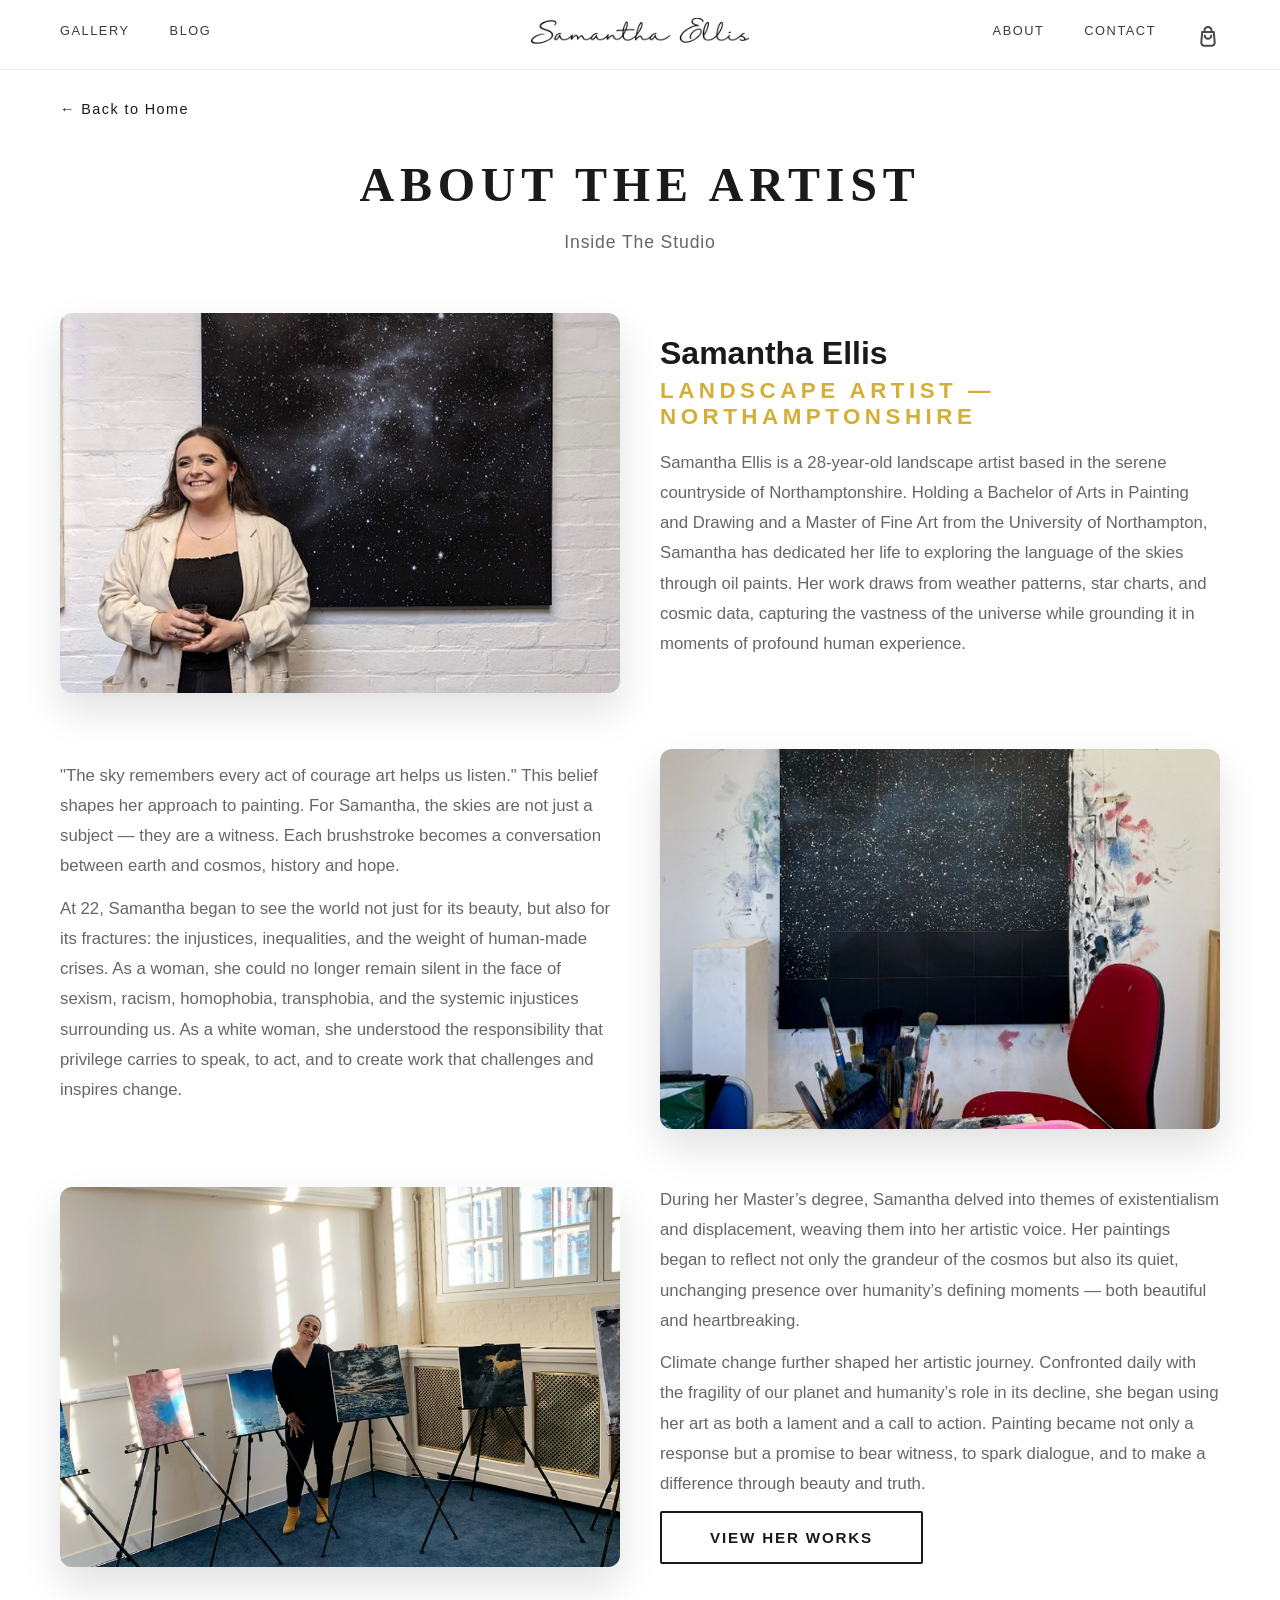
==== artist-profile.html @ 4a1bb45c "Initial commit: Samantha Ellis artist portfolio site" ====
<!doctype html>
<html lang="en">
  <head>
    <meta charset="utf-8" />
    <meta name="viewport" content="width=device-width,initial-scale=1" />
    <title>Samantha - Artist Profile - SAMANTHA</title>
    <link rel="stylesheet" href="styles.css">
    <style>
      /* Match collection/shop header appearance */
      .site-header {
        background: rgba(255, 255, 255, 0.95) !important;
        backdrop-filter: blur(12px) !important;
        border-bottom: 1px solid rgba(0, 0, 0, 0.08) !important;
      }

      .site-header .logo {
        color: var(--fg) !important;
      }

      .site-header .nav-left a,
      .site-header .nav-right a {
        color: var(--fg) !important;
      }

      .site-header .icon-btn {
        color: var(--fg) !important;
      }

      .site-header .dropdown-toggle {
        color: var(--fg) !important;
        border-bottom-color: transparent !important;
      }

      .site-header .dropdown-toggle:hover {
        border-bottom-color: var(--fg) !important;
      }

      .site-header .dropdown.active .dropdown-toggle {
        border-bottom-color: var(--fg) !important;
      }

      .site-header .dropdown-toggle::after {
        border-right-color: var(--fg) !important;
        border-bottom-color: var(--fg) !important;
      }

      .site-header .dropdown-menu a {
        color: var(--fg) !important;
      }

      .site-header .dropdown-menu a::before {
        background: var(--fg) !important;
      }

      .artist-profile-page {
        min-height: 100vh;
        padding: 100px 60px 60px;
        background: var(--bg);
      }
      .artist-profile-header {
        text-align: center;
        margin-bottom: 60px;
      }
      .artist-profile-header h1 {
        font-size: 3rem;
        font-weight: 600;
        letter-spacing: 0.12em;
        text-transform: uppercase;
        font-family: 'Georgia', serif;
        margin-bottom: 20px;
      }
      .artist-profile-header p {
        font-size: 1.1rem;
        color: var(--muted);
        letter-spacing: 0.05em;
      }
      .back-button {
        display: inline-flex;
        align-items: center;
        gap: 8px;
        color: var(--fg);
        text-decoration: none;
        font-size: 0.9rem;
        letter-spacing: 0.1em;
        margin-bottom: 40px;
        transition: all 0.3s ease;
      }
      .back-button:hover {
        gap: 12px;
      }
      .artist-grid {
        display: grid;
        grid-template-columns: 1fr 1fr;
        gap: 60px;
        max-width: 1200px;
        margin: 0 auto;
      }
      .artist-image-section {
        display: flex;
        align-items: center;
        justify-content: center;
        min-height: 500px;
        background: linear-gradient(135deg, #fef5e7 0%, #f9e79f 100%);
        border-radius: 12px;
        padding: 40px;
        border: 8px solid #8b4513;
      }
      .artist-info-section h2 {
        font-size: 2.5rem;
        font-weight: 600;
        letter-spacing: 0.1em;
        text-transform: uppercase;
        font-family: 'Georgia', serif;
        margin-bottom: 16px;
      }
      .artist-title {
        font-size: 1.4rem;
        color: #d4af37;
        letter-spacing: 0.2em;
        text-transform: uppercase;
        font-weight: 700;
        margin-bottom: 24px;
      }
      .artist-bio {
        font-size: 1.05rem;
        line-height: 1.8;
        color: var(--muted);
        margin-bottom: 32px;
      }
      /* Use site-wide button style for consistency */
      .artist-info-section .learn-more-btn{display:inline-block}
      /* Sky reveal and quote animations */
      .sky-reveal { position: relative; width: 100%; max-width: 520px; height: 420px; border-radius: 8px; overflow: hidden; }
      .sky-image{width:100%;height:100%;display:block;object-fit:cover;border-radius:8px;opacity:0;transform-origin:center center;animation:skyFadeIn 2.4s ease forwards, skySlowZoom 20s ease-in-out 2.4s infinite alternate}
      .alt-image{width:100%;height:380px;border-radius:12px;box-shadow:0 18px 40px rgba(0,0,0,0.12);overflow:hidden}
      .alt-image img{width:100%;height:100%;object-fit:cover;display:block}
      .alt-image{position:relative}
      .image-overlay{position:absolute;left:0;right:0;bottom:0;padding:14px 18px;background:linear-gradient(180deg,rgba(0,0,0,0) 0%, rgba(0,0,0,0.45) 40%, rgba(0,0,0,0.6) 100%);color:#fff;font-size:0.95rem;opacity:0;transform:translateY(8px);transition:all 0.28s ease}
      .alt-image:hover .image-overlay,.alt-image:focus-within .image-overlay{opacity:1;transform:translateY(0)}
      .quote-overlay{position:absolute;left:0;right:0;top:0;bottom:0;display:flex;align-items:center;justify-content:center;background:rgba(0,0,0,0.5);color:#fff;padding:40px;opacity:0;transform:translateY(20px);transition:all 0.4s ease;backdrop-filter:blur(8px)}
      .alt-image:hover .quote-overlay{opacity:1;transform:translateY(0)}
      .quote-content{display:flex;flex-direction:column;align-items:center;gap:16px;text-align:center}
      .quote-text{font-size:1.3rem;font-style:italic;line-height:1.4;margin:0}
      .quote-author{font-size:0.95rem;font-style:normal;letter-spacing:0.05em;margin:0}

      /* Lightbox */
      .lightbox{position:fixed;inset:0;display:none;align-items:center;justify-content:center;background:rgba(3,8,18,0.8);z-index:200}
      .lightbox.active{display:flex}
      .lightbox-content{max-width:90vw;max-height:90vh;position:relative;display:flex;flex-direction:column;align-items:center}
      .lightbox-content img{width:auto;max-width:100%;max-height:80vh;display:block;border-radius:6px}
      .lightbox-caption{color:rgba(255,255,255,0.9);font-size:0.95rem;margin-top:12px;text-align:center}
      .lightbox-close{position:absolute;top:-18px;right:-18px;background:#111;color:#fff;border-radius:50%;width:44px;height:44px;border:none;font-size:22px;cursor:pointer}
      .lightbox-nav{position:absolute;top:50%;left:0;right:0;pointer-events:none;display:flex;align-items:center;justify-content:space-between;padding:0 18px}
      .lightbox-btn{pointer-events:all;background:rgba(0,0,0,0.45);border:none;color:#fff;border-radius:50%;width:52px;height:52px;font-size:28px;cursor:pointer;display:flex;align-items:center;justify-content:center}
      .lightbox-btn:focus{outline:2px solid rgba(255,255,255,0.12)}
      @keyframes skyFadeIn { from { opacity: 0; transform: scale(1); } to { opacity: 1; transform: scale(1); } }
      @keyframes skySlowZoom { from { transform: scale(1); } to { transform: scale(1.025); } }
      @keyframes slideInLeft { from { opacity: 0; transform: translateX(-60px); } to { opacity: 1; transform: translateX(0); } }
      @keyframes slideInRight { from { opacity: 0; transform: translateX(60px); } to { opacity: 1; transform: translateX(0); } }
      .artist-quote {
        position: absolute; left: 24px; right: 24px; bottom: 28px; color: rgba(255,255,255,0.95);
        font-size: 1.15rem; font-style: italic; line-height: 1.3; text-shadow: 0 6px 18px rgba(3,12,27,0.6);
        opacity: 0; transform: translateY(6px); transition: opacity 1s ease 1s, transform 1s ease 1s;
        backdrop-filter: blur(2px);
      }
      .sky-reveal .artist-quote { opacity: 1; transform: translateY(0); }

      /* Slide-in animations for alt-rows */
      .alt-image-section { opacity: 0; transform: translateX(-60px); }
      .alt-text-section { opacity: 0; transform: translateX(60px); }

      .alt-row.reverse .alt-image-section { transform: translateX(60px); }
      .alt-row.reverse .alt-text-section { transform: translateX(-60px); }

      /* Normal rows: image from left, text from right */
      .alt-image-section.slide-in {
        animation: slideInLeft 0.8s ease-out forwards;
      }

      .alt-text-section.slide-in {
        animation: slideInRight 0.8s ease-out forwards;
        animation-delay: 0.2s;
      }

      /* Reverse rows: image from right, text from left */
      .alt-row.reverse .alt-image-section.slide-in {
        animation: slideInRight 0.8s ease-out forwards;
      }

      .alt-row.reverse .alt-text-section.slide-in {
        animation: slideInLeft 0.8s ease-out forwards;
        animation-delay: 0.2s;
      }

      /* Alternating rows */
      .artist-alt-rows{max-width:1200px;margin:0 auto;display:flex;flex-direction:column;gap:56px}
      .alt-row{display:grid;grid-template-columns:1fr 1fr;gap:40px;align-items:center}
      .alt-row.reverse{direction:ltr}
      .alt-row.reverse .alt-image-section{order:2}
      .alt-row.reverse .alt-text-section{order:1}
      .alt-image-section{display:flex;flex-direction:column;align-items:center;gap:14px}
      .alt-image, .sky-image{width:100%;height:380px;border-radius:12px;box-shadow:0 18px 40px rgba(0,0,0,0.12);background-size:cover;background-position:center}
      .image-caption{font-size:0.85rem;color:var(--muted);letter-spacing:0.06em}
      .alt-text-section h2{font-size:2rem;margin-bottom:6px}
      .alt-text-section .artist-title{margin-bottom:18px}
      .alt-text-section .artist-bio{margin-bottom:12px}

      @media (max-width:900px){
        .alt-row{grid-template-columns:1fr;gap:26px}
        .alt-image,.sky-image{height:320px}
      }


      @media (max-width: 900px) {
        .artist-profile-page {
          padding: 80px 30px 40px;
        }
        .artist-grid {
          grid-template-columns: 1fr;
          gap: 40px;
        }
        .artist-profile-header h1 {
          font-size: 2.2rem;
        }
      }

      @media (max-width: 640px) {
        .artist-profile-page {
          padding: 70px 20px 30px;
        }
        .artist-profile-header h1 {
          font-size: 1.8rem;
        }
        .artist-info-section h2 {
          font-size: 1.8rem;
        }
      }
    </style>
  </head>
  <body>
    <header class="site-header">
      <button class="hamburger-menu" aria-label="Toggle menu">
        <span></span>
        <span></span>
        <span></span>
      </button>
      <nav class="nav-left">
        <a href="shop-collection.html">GALLERY</a>
        <a href="blog.html">BLOG</a>
      </nav>
      <div class="logo"><img src="logo-header.png" alt="Samantha Logo"></div>
      <nav class="nav-right">
        <a href="artist-profile.html">ABOUT</a>
        <a href="contact.html">CONTACT</a>
        <button class="icon-btn cart-icon-btn" aria-label="Cart">
          <svg width="24" height="24" viewBox="0 0 24 24" fill="none" stroke="currentColor" stroke-width="2" stroke-linecap="round" stroke-linejoin="round" aria-hidden="true">
            <path d="M8.5 9V7.5a3.5 3.5 0 0 1 7 0V9"/>
            <path d="M6.2 9h11.6l0.9 10.4a3 3 0 0 1-3 3.3H8.3a3 3 0 0 1-3-3.3L6.2 9Z"/>
            <path d="M8.7 12.4a3.3 3.3 0 0 0 6.6 0"/>
          </svg>
          <span class="cart-badge" id="cartBadge" aria-hidden="true"></span>
        </button>
      </nav>

      <!-- Mobile Menu -->
      <nav class="mobile-menu">
        <a href="shop-collection.html">COLLECTIONS</a>
        <a href="blog.html">BLOG</a>
        <a href="artist-profile.html">ABOUT</a>
        <a href="contact.html">CONTACT</a>
      </nav>
    </header>

    <div class="artist-profile-page">
      <a href="index.html" class="back-button">← Back to Home</a>
      <div class="artist-profile-header">
        <h1>About The Artist</h1>
        <p>Inside The Studio</p>
      </div>

      <div class="artist-alt-rows">
        <section class="alt-row">
          <div class="alt-image-section">
            <div class="alt-image">
              <img src="artist.jpg" alt="A painted sky by Samantha" loading="lazy">
              <div class="image-overlay">Inside the studio — oil on linen</div>
              <div class="quote-overlay">
                <div class="quote-content">
                  <p class="quote-text">"The sky remembers every act of courage… art helps us listen."</p>
                  <p class="quote-author">— Samantha Ellis</p>
                </div>
              </div>
            </div>
            <div class="image-caption" hidden>Inside the studio — oil on linen</div>
          </div>

          <div class="alt-text-section">
            <h2>Samantha Ellis</h2>
            <div class="artist-title">Landscape Artist — Northamptonshire</div>
            <p class="artist-bio">Samantha Ellis is a 28-year-old landscape artist based in the serene countryside of Northamptonshire. Holding a Bachelor of Arts in Painting and Drawing and a Master of Fine Art from the University of Northampton, Samantha has dedicated her life to exploring the language of the skies through oil paints. Her work draws from weather patterns, star charts, and cosmic data, capturing the vastness of the universe while grounding it in moments of profound human experience.</p>
          </div>
        </section>

        <section class="alt-row reverse">
          <div class="alt-image-section">
            <div class="alt-image">
              <img src="artistwork.jpg" alt="Studio portrait of Samantha" loading="lazy">
              <div class="image-overlay">Samantha in her studio — 2024</div>
            </div>
            <div class="image-caption" hidden>Samantha in her studio — 2024</div>
          </div>

          <div class="alt-text-section">
            <p class="artist-bio">"The sky remembers every act of courage art helps us listen." This belief shapes her approach to painting. For Samantha, the skies are not just a subject — they are a witness. Each brushstroke becomes a conversation between earth and cosmos, history and hope.</p>
            <p class="artist-bio">At 22, Samantha began to see the world not just for its beauty, but also for its fractures: the injustices, inequalities, and the weight of human-made crises. As a woman, she could no longer remain silent in the face of sexism, racism, homophobia, transphobia, and the systemic injustices surrounding us. As a white woman, she understood the responsibility that privilege carries to speak, to act, and to create work that challenges and inspires change.</p>
          </div>
        </section>

        <section class="alt-row">
          <div class="alt-image-section">
            <div class="alt-image">
              <img src="artist3.jpg" alt="A painted horizon by Samantha" loading="lazy">
              <div class="image-overlay">Archive of skies — selected studies</div>
            </div>
            <div class="image-caption" hidden>Archive of skies — selected studies</div>
          </div>

          <div class="alt-text-section">
            <p class="artist-bio">During her Master’s degree, Samantha delved into themes of existentialism and displacement, weaving them into her artistic voice. Her paintings began to reflect not only the grandeur of the cosmos but also its quiet, unchanging presence over humanity’s defining moments — both beautiful and heartbreaking.</p>
            <p class="artist-bio">Climate change further shaped her artistic journey. Confronted daily with the fragility of our planet and humanity’s role in its decline, she began using her art as both a lament and a call to action. Painting became not only a response but a promise to bear witness, to spark dialogue, and to make a difference through beauty and truth.</p>
            <a href="shop-collection.html" class="learn-more-btn">View Her Works</a>
          </div>
        </section>
      </div>
    </div>

    <script src="script.js"></script>
    <div id="lightbox" class="lightbox" aria-hidden="true">
      <div class="lightbox-content" role="dialog" aria-modal="true">
        <button class="lightbox-close" aria-label="Close">×</button>
        <div class="lightbox-nav">
          <button class="lightbox-btn lightbox-prev" aria-label="Previous">‹</button>
          <button class="lightbox-btn lightbox-next" aria-label="Next">›</button>
        </div>
        <img src="" alt="" id="lightboxImage">
        <div class="lightbox-caption" id="lightboxCaption"></div>
      </div>
    </div>
    <script>
      (function(){
        const lightbox = document.getElementById('lightbox');
        const lbImg = document.getElementById('lightboxImage');
        const lbCaption = document.getElementById('lightboxCaption');
        const closeBtn = lightbox.querySelector('.lightbox-close');
        const prevBtn = lightbox.querySelector('.lightbox-prev');
        const nextBtn = lightbox.querySelector('.lightbox-next');

        // Build gallery from alt-image-section elements (keeps logical order)
        const sections = Array.from(document.querySelectorAll('.alt-image-section'));
        const gallery = sections.map(sec => {
          const img = sec.querySelector('img');
          if(!img) return null;
          const caption = (sec.querySelector('.image-caption') && sec.querySelector('.image-caption').textContent.trim()) || (sec.querySelector('.image-overlay') && sec.querySelector('.image-overlay').textContent.trim()) || img.getAttribute('alt') || '';
          return { img, src: img.getAttribute('src'), alt: img.getAttribute('alt') || '', caption };
        }).filter(Boolean);

        let currentIndex = -1;

        function showAt(index){
          if(index < 0) index = gallery.length - 1;
          if(index >= gallery.length) index = 0;
          currentIndex = index;
          const item = gallery[currentIndex];
          lbImg.src = item.src;
          lbImg.alt = item.alt || '';
          lbCaption.textContent = item.caption || '';
          lightbox.classList.add('active');
          lightbox.setAttribute('aria-hidden','false');
          document.body.style.overflow = 'hidden';
        }

        function openLightboxAt(index){ showAt(index); }
        function closeLightbox(){ lightbox.classList.remove('active'); lightbox.setAttribute('aria-hidden','true'); lbImg.src = ''; document.body.style.overflow = ''; currentIndex = -1; }
        function showNext(){ showAt(currentIndex + 1); }
        function showPrev(){ showAt(currentIndex - 1); }

        // Attach click handlers to gallery images
        gallery.forEach((item, idx)=>{
          item.img.style.cursor = 'zoom-in';
          item.img.addEventListener('click', ()=> openLightboxAt(idx));
        });

        prevBtn.addEventListener('click', (e)=>{ e.stopPropagation(); showPrev(); });
        nextBtn.addEventListener('click', (e)=>{ e.stopPropagation(); showNext(); });
        closeBtn.addEventListener('click', closeLightbox);
        lightbox.addEventListener('click', e=>{ if(e.target===lightbox) closeLightbox(); });

        // Keyboard navigation
        document.addEventListener('keydown', e=>{
          if(!lightbox.classList.contains('active')) return;
          if(e.key === 'Escape') return closeLightbox();
          if(e.key === 'ArrowRight') return showNext();
          if(e.key === 'ArrowLeft') return showPrev();
        });

        // Touch swipe handling for mobile
        let touchStartX = 0;
        let touchEndX = 0;
        lbImg.addEventListener('touchstart', e => { touchStartX = e.changedTouches[0].screenX; }, {passive:true});
        lbImg.addEventListener('touchend', e => { touchEndX = e.changedTouches[0].screenX; handleSwipe(); }, {passive:true});
        function handleSwipe(){
          const dx = touchEndX - touchStartX;
          if(Math.abs(dx) < 40) return;
          if(dx < 0) showNext(); else showPrev();
        }
      })();

      // Slide-in animation on scroll for alt-rows
      document.addEventListener('DOMContentLoaded', () => {
        const altRows = document.querySelectorAll('.alt-row');

        const observer = new IntersectionObserver((entries) => {
          entries.forEach(entry => {
            if(entry.isIntersecting){
              const imageSection = entry.target.querySelector('.alt-image-section');
              const textSection = entry.target.querySelector('.alt-text-section');

              if(imageSection && !imageSection.classList.contains('slide-in')){
                imageSection.classList.add('slide-in');
              }
              if(textSection && !textSection.classList.contains('slide-in')){
                textSection.classList.add('slide-in');
              }
            }
          });
        }, {
          threshold: 0.15,
          rootMargin: '0px 0px -50px 0px'
        });

        altRows.forEach(row => {
          observer.observe(row);
        });
      });
    </script>
  </body>
</html>
---- styles.css ----
:root{--bg:#ffffff;--fg:#1a1a1a;--muted:#666666}
html{scroll-behavior:smooth}
*{box-sizing:border-box;margin:0;padding:0}
html,body{height:100%}
body{font-family:'Segoe UI','Helvetica Neue',Arial,sans-serif;background:var(--bg);color:var(--fg);overflow-x:hidden}

/* Header */
.site-header{position:fixed;top:0;left:0;right:0;height:70px;display:flex;align-items:center;justify-content:space-between;padding:0 60px;z-index:50;background:linear-gradient(180deg,rgba(0,0,0,0.38) 0%,rgba(0,0,0,0.14) 70%,rgba(0,0,0,0) 100%);-webkit-backdrop-filter:blur(14px);backdrop-filter:blur(14px);border-bottom:none;opacity:1;visibility:visible;transition:background 0.4s ease,backdrop-filter 0.4s ease,opacity 0.4s ease,visibility 0s linear 0s}
.site-header.over-video{background:transparent;-webkit-backdrop-filter:none;backdrop-filter:none}
.site-header.header-hidden{opacity:0;visibility:hidden;pointer-events:none;transition:background 0.4s ease,backdrop-filter 0.4s ease,opacity 0.4s ease,visibility 0s linear 0.4s}
.hamburger-menu{display:none;flex-direction:column;gap:6px;cursor:pointer;background:none;border:none;padding:8px;z-index:51}
.hamburger-menu span{width:24px;height:3px;background:#ffffff;border-radius:2px;transition:all 0.3s ease}
.hamburger-menu.active span:nth-child(1){transform:rotate(45deg) translate(8px,8px)}
.hamburger-menu.active span:nth-child(2){opacity:0}
.hamburger-menu.active span:nth-child(3){transform:rotate(-45deg) translate(7px,-7px)}
/* Mobile Menu */
.mobile-menu{display:none;position:absolute;top:70px;left:0;right:0;background:rgba(0,0,0,0.95);padding:20px;flex-direction:column;gap:0;max-height:calc(100vh - 70px);overflow-y:auto;opacity:0;visibility:hidden;transform:translateY(-20px);transition:all 0.3s ease;z-index:49}
.mobile-menu.active{opacity:1;visibility:visible;transform:translateY(0)}
.mobile-menu a,.mobile-menu .dropdown-toggle{display:block;padding:16px 0;color:#ffffff;text-decoration:none;font-size:0.9rem;letter-spacing:0.12em;font-weight:500;opacity:0.85;transition:opacity 0.3s;cursor:pointer;background:none;border:none;text-align:left}
.mobile-menu a:hover,.mobile-menu .dropdown-toggle:hover{opacity:1}
.mobile-menu .dropdown-menu{position:static;background:transparent;box-shadow:none;opacity:1;visibility:visible;transform:none;padding:0;top:auto;left:auto;min-width:auto;display:none;flex-direction:column;gap:0}
.mobile-menu .dropdown.active .dropdown-menu{display:flex}
.mobile-menu .dropdown-menu a{padding:12px 20px;font-size:0.85rem;border-left:3px solid transparent}
.mobile-menu .dropdown-menu a:hover{border-left-color:#ffffff;padding-left:25px}
.site-header.scrolled .mobile-menu{background:rgba(255,255,255,0.95)}
.site-header.scrolled .mobile-menu a,.site-header.scrolled .mobile-menu .dropdown-toggle{color:var(--fg)}
.site-header.scrolled .mobile-menu .dropdown-menu a{color:var(--fg)}
.site-header.scrolled .mobile-menu .dropdown-toggle::after{border-right-color:var(--fg);border-bottom-color:var(--fg)}
.site-header.scrolled .mobile-menu .dropdown.active .dropdown-toggle::after{border-right-color:var(--fg);border-bottom-color:var(--fg)}.site-header.scrolled .hamburger-menu span{background:var(--fg)}
.site-header.scrolled .mobile-menu .dropdown-menu a::before{background:var(--fg)}
.site-header.scrolled .mobile-menu .dropdown-menu a:hover{border-left-color:var(--fg)}
.site-header.scrolled .mobile-menu .dropdown-toggle{color:var(--fg);border-bottom-color:transparent}
.site-header.scrolled .mobile-menu .dropdown.active .dropdown-toggle{border-bottom-color:var(--fg)}

.site-header.scrolled{background:rgba(255,255,255,0.95);-webkit-backdrop-filter:blur(12px);backdrop-filter:blur(12px);border-bottom:none}
.site-header.scrolled .logo{color:var(--fg)}
.site-header.scrolled .nav-left a,.site-header.scrolled .nav-right a{color:var(--fg)}
.site-header.scrolled .icon-btn{color:var(--fg)}
.site-header.scrolled .dropdown-toggle{color:var(--fg);border-bottom-color:transparent}
.site-header.scrolled .dropdown-toggle:hover{border-bottom-color:var(--fg)}
.site-header.scrolled .dropdown.active .dropdown-toggle{border-bottom-color:var(--fg)}
.site-header.scrolled .dropdown-toggle::after{border-right-color:var(--fg);border-bottom-color:var(--fg)}
.logo{display:flex;align-items:center}
.logo img{height:34px;width:auto;object-fit:contain}
.nav-left,.nav-right{display:flex;align-items:center;gap:40px;font-size:0.8rem;letter-spacing:0.12em;font-weight:500}
.nav-left{flex:1}
.nav-right{flex:1;justify-content:flex-end}
.nav-left a,.nav-right a{color:#ffffff;text-decoration:none;opacity:0.85;transition:opacity 0.3s,border-color 0.3s;padding-bottom:6px;border-bottom:2px solid transparent}
.nav-left a:hover,.nav-right a:hover{opacity:1;border-bottom-color:#ffffff}
.site-header.scrolled .nav-left a:hover,.site-header.scrolled .nav-right a:hover{border-bottom-color:var(--fg)}

/* Dropdown Menu - Modern Minimal Design */
.dropdown{position:relative;display:inline-block}
.dropdown-toggle{cursor:pointer;position:relative;transition:all 0.3s ease;opacity:0.85;font-size:0.8rem;letter-spacing:0.12em;font-weight:500;display:flex;align-items:center;gap:8px;padding:6px 0;color:#ffffff;border-bottom:2px solid transparent}
.dropdown-toggle:hover{opacity:1;border-bottom-color:#ffffff}
.dropdown.active .dropdown-toggle{border-bottom-color:#ffffff}
.dropdown-toggle::after{content:'';display:inline-block;width:10px;height:10px;border-right:2px solid #ffffff;border-bottom:2px solid #ffffff;transform:rotate(-45deg);transition:all 0.4s cubic-bezier(0.34,1.56,0.64,1);margin-left:4px}
.dropdown.active .dropdown-toggle::after,.dropdown:hover .dropdown-toggle::after{transform:rotate(135deg);margin-left:4px}
.dropdown-menu{position:absolute;top:calc(100% + 18px);left:-30px;background:rgba(24,24,24,0.78);border:1px solid rgba(255,255,255,0.12);border-radius:10px;min-width:260px;box-shadow:0 20px 40px rgba(0,0,0,0.25);opacity:0;visibility:hidden;flex-direction:column;z-index:100;-webkit-backdrop-filter:blur(18px);backdrop-filter:blur(18px);overflow:hidden;transform:translateY(-20px);transition:all 0.4s cubic-bezier(0.34,1.56,0.64,1);padding:8px}
.dropdown-menu::before{content:'';position:absolute;top:-8px;left:50px;width:0;height:0;border-left:8px solid transparent;border-right:8px solid transparent;border-bottom:8px solid transparent;transition:all 0.4s cubic-bezier(0.34,1.56,0.64,1)}
.dropdown-menu a{display:block;padding:14px 20px;color:#ffffff;text-decoration:none;font-size:0.9rem;letter-spacing:0.08em;font-weight:400;opacity:0.85;transition:all 0.25s ease;white-space:nowrap;border-bottom:none;border-radius:6px;position:relative;overflow:hidden}
.dropdown-menu a:hover{opacity:1;background:rgba(255,255,255,0.1)}
.dropdown.active .dropdown-menu,.dropdown:hover .dropdown-menu{opacity:1;visibility:visible;transform:translateY(0)}
.dropdown-menu a:nth-child(1){transition-delay:0.05s}
.dropdown-menu a:nth-child(2){transition-delay:0.1s}
.dropdown-menu a:nth-child(3){transition-delay:0.15s}
.dropdown-menu a:nth-child(4){transition-delay:0.2s}
.dropdown.active .dropdown-menu a,.dropdown:hover .dropdown-menu a{transition-delay:0s}
.icon-btn{background:transparent;border:0;color:#ffffff;cursor:pointer;font-size:1rem;opacity:0.8;transition:opacity 0.3s;padding:0;width:24px;height:24px}
.icon-btn:hover{opacity:1}
.cart-icon-btn{position:relative}
.cart-badge{position:absolute;top:-7px;right:-9px;min-width:17px;height:17px;padding:0 4px;border-radius:999px;background:#1a1a1a;color:#ffffff;box-shadow:0 0 0 2px rgba(255,255,255,0.95);font-size:10px;font-weight:700;line-height:17px;text-align:center;font-family:'-apple-system',BlinkMacSystemFont,'Segoe UI',sans-serif;opacity:0;transform:scale(0);transition:transform 0.2s cubic-bezier(0.34,1.56,0.64,1),opacity 0.2s ease;pointer-events:none}
.cart-badge.visible{opacity:1;transform:scale(1)}
.cart-badge.pop{animation:cartBadgePop 0.35s cubic-bezier(0.34,1.56,0.64,1)}
@keyframes cartBadgePop{0%{transform:scale(1)}40%{transform:scale(1.35)}100%{transform:scale(1)}}
@media (prefers-reduced-motion: reduce){
  .cart-badge{transition:none}
  .cart-badge.pop{animation:none}
}

/* Hero / Quote / Artistcloud combined fade section.
   Height = crossfade distance (video/quote/artistcloud, see script.js
   CROSSFADE_FRACTION) + extra hold distance during which the artistcloud
   frame stays pinned while "Inside The Studio" slides up to cover it. */
.hero-fade-section{position:relative;height:900vh}
@media (max-width:640px){
  .hero-fade-section{height:780vh}
}
.hero.hero-sticky{position:sticky;top:0}

.fade-layer{position:absolute;inset:0;opacity:0;pointer-events:none}
.fade-layer.video-layer{opacity:1;pointer-events:auto;z-index:1}
.fade-layer.quote-overlay{z-index:2}
.fade-layer.cloud-layer{z-index:3}

/* Hero Section */
.hero{position:relative;height:100vh;display:flex;align-items:center;justify-content:center;overflow:hidden}
@media (max-width:640px){
  .hero{height:100vh;min-height:100vh}
}
.hero::after{content:'';position:absolute;inset:0;background:linear-gradient(180deg,rgba(0,0,0,0) 0%,rgba(0,0,0,0.3) 100%);z-index:35;pointer-events:none}
.hero-video{position:absolute;inset:0;width:100%;height:100%;object-fit:cover;display:block;pointer-events:none}
@media (max-width:640px){
  .hero-video{object-fit:cover;object-position:center;width:100%;height:100%;inset:0}
}
.hero-overlay{position:relative;z-index:40;display:flex;flex-direction:column;align-items:center;justify-content:center;text-align:center;padding:60px 40px;height:100%;width:100%}
@media (max-width:640px){
  .hero-overlay{height:100vh;min-height:100vh;padding:40px 20px}
}
.hero-content{display:flex;flex-direction:column;align-items:center;justify-content:center}
.hero-heading{font-size:clamp(2.2rem,5vw,3.8rem);line-height:1.15;letter-spacing:-0.01em;color:#ffffff;font-weight:700;margin:0;font-family:'-apple-system',BlinkMacSystemFont,'Segoe UI',serif;text-shadow:0 2px 16px rgba(0,0,0,0.35)}
.hero-paragraph{font-size:clamp(1rem,1.6vw,1.25rem);line-height:1.6;letter-spacing:0.02em;color:rgba(255,255,255,0.92);margin:16px 0 0 0;font-weight:400;font-style:italic;font-family:'-apple-system',BlinkMacSystemFont,'Segoe UI',serif;text-shadow:0 1px 10px rgba(0,0,0,0.3)}
@media (max-width:640px){
  .hero-heading{font-size:clamp(1.7rem,5.5vw,2.4rem)}
  .hero-paragraph{font-size:clamp(0.9rem,3vw,1.05rem)}
}
.hero-title{font-size:clamp(3.5rem,8vw,5.5rem);line-height:1.1;letter-spacing:-0.02em;color:rgba(255,255,255,0.99);font-weight:700;margin:0;font-family:'-apple-system',BlinkMacSystemFont,'Segoe UI',sans-serif}
.hero-subtitle{font-size:clamp(1.5rem,4.5vw,3.5rem);line-height:1.6;letter-spacing:0.05em;color:rgba(255,255,255,0.9);margin-top:20px;max-width:900px;font-weight:400;font-family:'Brush Script MT','Lucida Handwriting','Segoe Print',cursive;font-style:italic;text-shadow:2px 2px 4px rgba(0,0,0,0.3)}

/* Scroll Indicator */
.scroll-indicator{position:absolute;bottom:50px;display:flex;flex-direction:column;align-items:center;gap:12px}
.dot{width:20px;height:25px;border-radius:40%;border:3px solid rgb(249, 245, 245);animation:bounce 2.5s infinite}
@keyframes bounce{0%,100%{transform:translateY(0);opacity:0.55}50%{transform:translateY(15px);opacity:1}}

/* Quote Overlay - Inside Hero */
.quote-overlay{position:absolute;inset:0;display:flex;align-items:center;justify-content:center;background:#ffffff;opacity:0;transition:opacity 0.3s ease;pointer-events:none;z-index:45}
.quote-overlay.visible{opacity:1}
.quote-content-inner{position:relative;text-align:center;max-width:900px;margin:0 auto;padding:60px 40px;animation:slideUpQuote 0.4s ease-out forwards;opacity:0}
.quote-overlay.visible .quote-content-inner{opacity:1;animation:slideUpQuote 0.4s ease-out forwards}
.quote-text{font-size:clamp(2.2rem,5vw,3.5rem);line-height:1.3;letter-spacing:-0.01em;color:#1a1a1a;font-weight:700;margin:0 0 30px 0;font-family:'-apple-system',BlinkMacSystemFont,'Segoe UI',serif}
.quote-subtitle{font-size:clamp(1.1rem,2.5vw,1.5rem);font-style:italic;line-height:1.5;color:#333333;margin:0 0 24px 0;font-weight:400;letter-spacing:0.02em}
.quote-author{font-size:clamp(1rem,1.5vw,1.1rem);letter-spacing:0.05em;color:#666666;font-weight:500;margin:0;font-family:'-apple-system',BlinkMacSystemFont,'Segoe UI',sans-serif}

@keyframes slideUpQuote{
  0%{opacity:0;transform:translateY(20px)}
  100%{opacity:1;transform:translateY(0)}
}

.hero-content{transition:opacity 0.3s ease}
.hero-video{opacity:1;transition:opacity 0.3s ease}

/* Hero fade out when quote section enters */
.hero.fade-out .hero-overlay{
  animation:fadeOutHero 0.8s ease-in forwards;
}

.hero.fade-out .hero-video{
  animation:fadeOutVideo 0.8s ease-in forwards;
}

@keyframes fadeOutHero{
  0%{opacity:1}
  100%{opacity:0}
}

@keyframes fadeOutVideo{
  0%{opacity:1;filter:brightness(1)}
  100%{opacity:0.2;filter:brightness(0.5)}
}

/* Studio Section */
/* margin-top:-100vh (exactly one viewport) pulls this section up so it
   starts entering the viewport from the bottom right as the artistcloud
   frame above finishes fading in and is fully sticky-pinned — script.js's
   dynamically-derived CROSSFADE_FRACTION times the crossfade to match, so
   the section slides up and fully covers the frozen artist image over
   exactly one viewport-height of scroll, landing flush as the pin releases. */
.studio-section{position:relative;z-index:2;margin-top:-100vh;padding:120px 60px;background:#ffffff;display:flex;align-items:center;justify-content:center;min-height:100vh}
.studio-container{display:grid;grid-template-columns:0.6fr 0.9fr;gap:80px;align-items:center;max-width:1200px;width:100%}
.studio-image-wrapper{position:relative;overflow:hidden;border-radius:8px;box-shadow:0 30px 80px rgba(0,0,0,0.15)}
.studio-image-wrapper::before{content:'';position:absolute;inset:0;background:linear-gradient(135deg,rgba(255,255,255,0.2) 0%,rgba(255,255,255,0) 100%);z-index:1;pointer-events:none}
.studio-image{width:100%;height:100%;display:block;object-fit:cover}
@media (max-width:640px){
  .studio-image{max-width:100%;height:auto;object-fit:contain}
}
.studio-content{display:flex;flex-direction:column;gap:30px}

.studio-title{font-size:clamp(2rem,4vw,3rem);line-height:1.2;letter-spacing:-0.01em;color:#1a1a1a;font-weight:700;margin:0;font-family:'Georgia',serif}
.studio-text{font-size:clamp(1rem,1.2vw,1.1rem);line-height:1.8;letter-spacing:0;color:#666666;margin:0;font-weight:400;font-family:'-apple-system',BlinkMacSystemFont,'Segoe UI',sans-serif}

@media(max-width:1024px){
  .studio-container{grid-template-columns:1fr;gap:60px}
  .studio-image-wrapper{max-width:500px}
}

@media(max-width:640px){
  .studio-section{padding:80px 40px}
  .studio-container{gap:40px}
  .studio-title{font-size:1.8rem}
}

@keyframes dramaticFadeIn{
  0%{
    opacity:0;
  }
  20%{
    opacity:0.3;
  }
  50%{
    opacity:0.7;
  }
  100%{
    opacity:1;
  }
}

.artistcloud-container.visible{
  animation:containerFadeIn 1.8s ease-out forwards;
}

@keyframes containerFadeIn{
  0%{
    opacity:0;
  }
  100%{
    opacity:1;
  }
}

/* Painting Section */
.painting-section{position:relative;min-height:100vh;display:flex;align-items:center;justify-content:center;background:#f5f5f5;padding:80px 60px}
.painting-container{position:relative;z-index:1;display:grid;grid-template-columns:1fr 1fr;gap:80px;align-items:center;max-width:1400px;margin:0 auto;width:100%;backdrop-filter:none}
.painting-image{width:100%;height:auto;max-height:600px;object-fit:contain;border-radius:12px;box-shadow:0 20px 60px rgba(0,0,0,0.1)}
@media (max-width:640px){
  .painting-image{max-height:350px;width:100%;max-width:100%}
}
.painting-text{display:flex;flex-direction:column;gap:20px;padding:20px}
.painting-text h2{font-size:clamp(2rem,4vw,2.8rem);line-height:1.2;letter-spacing:-0.01em;color:#1a1a1a;font-weight:700;margin:0;font-family:'-apple-system',BlinkMacSystemFont,'Segoe UI',sans-serif}
.painting-text p{font-size:clamp(1rem,1.3vw,1.1rem);line-height:1.8;letter-spacing:0;color:#666666;margin:0;font-weight:400;font-family:'-apple-system',BlinkMacSystemFont,'Segoe UI',sans-serif}

@media(max-width:1024px){
  .painting-container{grid-template-columns:1fr;gap:40px;padding:0}
  .painting-image{max-height:400px}
}

/* Gallery Section */
.gallery-section{position:relative;width:100%;padding:80px 60px;background:var(--bg);display:flex;flex-direction:column;align-items:center;gap:60px}
.new-gallery-section{background:linear-gradient(180deg,#f9f9f9 0%,#ffffff 100%)}
.featured-gallery-section{background:#ffffff;padding:100px 60px;gap:0;justify-content:center}
.trending-gallery-section{background:linear-gradient(180deg,#f9f9f9 0%,#ffffff 100%)}
.gallery-header{text-align:center;margin-bottom:40px}
.gallery-header h2{font-size:2rem;letter-spacing:0.2em;font-weight:600;text-transform:uppercase;font-family:'Georgia',serif}

.carousel-container{position:relative;width:100%;max-width:1200px;display:flex;align-items:center;justify-content:center;gap:30px}
.carousel-nav{position:absolute;top:50%;transform:translateY(-50%);background:transparent;border:none;color:var(--fg);font-size:2.5rem;cursor:pointer;opacity:0.6;transition:opacity 0.3s;padding:10px 20px;z-index:10}
.carousel-nav:hover{opacity:1}
.carousel-prev{left:0}
.carousel-next{right:0}

.carousel-wrapper{position:relative;width:100%;display:flex;gap:40px;padding:0 60px;transition:transform 0.6s cubic-bezier(0.25,0.46,0.45,0.94)}
.carousel-item{display:flex;flex-shrink:0;width:calc(25% - 30px);min-width:200px}

@media (max-width:1024px){
  .carousel-item{width:calc(33.333% - 20px)}
}

@media (max-width:900px){
  .carousel-item{width:calc(50% - 12.5px)}
}

@media (max-width:640px){
  .carousel-item{width:100%}
}

.product-card{display:flex;flex-direction:column;align-items:center;gap:20px;width:100%;perspective:1000px}
.product-frame{position:relative;width:100%;aspect-ratio:2/3;background:transparent;padding:0;box-shadow:0 10px 25px rgba(0,0,0,0.12);transform:translateZ(0);transition:box-shadow 0.3s ease,border-color 0.3s ease;cursor:pointer}
.product-frame:hover{box-shadow:0 0 0 1px #000,0 20px 40px rgba(0,0,0,0.3)}
.product-frame.frame-dark{border:7px solid #1a1a1a;box-shadow:0 15px 35px rgba(0,0,0,0.2);background:transparent;transition:box-shadow 0.3s ease,border-color 0.3s ease}
.product-frame.frame-dark:hover{border-color:#000;box-shadow:0 15px 35px rgba(0,0,0,0.2),0 0 0 3px rgba(0,0,0,0.15)}
.product-frame.frame-rectangle-v{aspect-ratio:2/3;border:7px solid #1a1a1a;box-shadow:0 15px 35px rgba(0,0,0,0.2);background:transparent;transition:box-shadow 0.3s ease,border-color 0.3s ease}
.product-frame.frame-rectangle-v:hover{border-color:#000;box-shadow:0 15px 35px rgba(0,0,0,0.2),0 0 0 3px rgba(0,0,0,0.15)}
.product-frame.frame-rectangle-h{aspect-ratio:3/2;border:7px solid #1a1a1a;box-shadow:0 15px 35px rgba(0,0,0,0.2);background:transparent;transition:box-shadow 0.3s ease,border-color 0.3s ease}
.product-frame.frame-rectangle-h:hover{border-color:#000;box-shadow:0 15px 35px rgba(0,0,0,0.2),0 0 0 3px rgba(0,0,0,0.15)}
.product-frame img{width:100%;height:100%;object-fit:cover;background:transparent}
@media (max-width:640px){
  .product-frame img{max-width:100%;height:auto}
}
.product-frame .quick-view{position:absolute;inset:0;display:flex;align-items:center;justify-content:center;background:transparent;opacity:0;transition:opacity 0.3s ease;pointer-events:none}
.product-frame:hover .quick-view{opacity:1;pointer-events:auto}
.quick-view button{background:#ffffff;color:#1a1a1a;border:none;padding:12px 32px;font-size:0.9rem;letter-spacing:0.1em;font-weight:600;cursor:pointer;text-transform:uppercase;border-radius:2px;transition:all 0.3s}

.product-info{display:flex;flex-direction:column;align-items:center;gap:8px;text-align:center;padding:0 20px}
.artist-name{font-size:0.95rem;color:var(--muted);letter-spacing:0.1em;font-weight:500}
.product-title{font-size:1.2rem;color:var(--fg);font-weight:600;letter-spacing:0.08em}
.product-price{font-size:1rem;color:var(--muted);letter-spacing:0.05em}

.gallery-footer{display:flex;justify-content:center;margin-top:40px}
.shop-button{background:transparent;color:var(--fg);border:2px solid var(--fg);padding:14px 48px;font-size:0.9rem;letter-spacing:0.12em;font-weight:600;cursor:pointer;text-transform:uppercase;transition:all 0.4s ease}
.shop-button:hover{background:var(--fg);color:var(--bg)}

/* Unique Gallery Section */
.unique-gallery-section{position:relative;width:100%;min-height:100vh;display:flex;align-items:center;justify-content:center;padding:80px 60px;background:linear-gradient(135deg,#ffffff 0%,#f5f5f5 100%);overflow:hidden}
.unique-gallery-content{display:grid;grid-template-columns:1fr 1fr;gap:80px;align-items:center;max-width:1400px;width:100%;margin:0 auto}
.unique-gallery-text{display:flex;flex-direction:column;gap:28px}
.unique-gallery-title{font-size:clamp(2.2rem,5vw,3.8rem);letter-spacing:0.12em;font-weight:600;text-transform:uppercase;font-family:'Georgia',serif;line-height:1.2;color:var(--fg)}
.unique-gallery-subtitle{font-size:1.3rem;line-height:1.6;color:var(--muted);font-weight:500;letter-spacing:0.05em}
.unique-gallery-description{font-size:1.05rem;line-height:1.8;color:var(--muted);font-weight:300}
.shop-collection-btn{display:inline-block;background:#1a1a1a;color:#ffffff;padding:16px 52px;border:2px solid #1a1a1a;text-decoration:none;font-size:0.9rem;letter-spacing:0.12em;font-weight:600;text-transform:uppercase;cursor:pointer;transition:all 0.4s cubic-bezier(0.23,1,0.320,1);width:fit-content;border-radius:2px}
.shop-collection-btn:hover{background:transparent;color:#1a1a1a;transform:translateX(8px)}

.unique-gallery-visuals{position:relative;width:100%;height:500px;perspective:1200px;display:flex;align-items:center;justify-content:center}
.floating-card{position:absolute;width:200px;height:280px;background:rgba(255,255,255,0.8);border:1px solid rgba(0,0,0,0.1);border-radius:8px;backdrop-filter:blur(10px);box-shadow:0 20px 60px rgba(0,0,0,0.15);cursor:pointer;transition:all 0.3s ease;transform-style:preserve-3d;animation:float 6s ease-in-out infinite}
.card-inner{width:100%;height:100%;background:linear-gradient(135deg,rgba(200,160,255,0.3) 0%,rgba(255,160,200,0.3) 100%);border-radius:8px;display:flex;align-items:center;justify-content:center;position:relative;overflow:hidden;font-size:3rem}
.card-inner::before{content:'';position:absolute;inset:0;background:linear-gradient(45deg,transparent 30%,rgba(255,255,255,0.3) 50%,transparent 70%);animation:shine 3s infinite}

.floating-card.card-1{left:5%;top:10%;animation:float 7s ease-in-out infinite,tilt-1 8s ease-in-out infinite}
.floating-card.card-2{right:10%;top:20%;animation:float 6s ease-in-out 1s infinite,tilt-2 7s ease-in-out 1s infinite;-webkit-animation-delay:1s;animation-delay:1s}
.floating-card.card-3{left:15%;bottom:15%;animation:float 8s ease-in-out 2s infinite,tilt-3 9s ease-in-out 2s infinite}
.floating-card.card-4{right:8%;bottom:10%;animation:float 6.5s ease-in-out 1.5s infinite,tilt-4 8.5s ease-in-out 1.5s infinite}

.floating-card:hover{transform:translateY(-20px);box-shadow:0 35px 80px rgba(0,0,0,0.25)}

@keyframes float{0%,100%{transform:translateY(0px) rotateX(0deg) rotateZ(0deg)}50%{transform:translateY(-30px) rotateX(5deg) rotateZ(3deg)}}
@keyframes tilt-1{0%,100%{transform:rotateY(-15deg) rotateZ(-8deg)}50%{transform:rotateY(15deg) rotateZ(8deg)}}
@keyframes tilt-2{0%,100%{transform:rotateY(15deg) rotateZ(8deg)}50%{transform:rotateY(-15deg) rotateZ(-8deg)}}
@keyframes tilt-3{0%,100%{transform:rotateX(-8deg) rotateZ(12deg)}50%{transform:rotateX(8deg) rotateZ(-12deg)}}
@keyframes tilt-4{0%,100%{transform:rotateY(-10deg) rotateZ(-15deg)}50%{transform:rotateY(10deg) rotateZ(15deg)}}
@keyframes shine{0%{transform:translateX(-100%)}100%{transform:translateX(100%)}}
@keyframes spin-0{0%{transform:rotateZ(0deg)}100%{transform:rotateZ(360deg)}}
@keyframes spin-1{0%{transform:rotateY(0deg)}100%{transform:rotateY(360deg)}}
@keyframes spin-2{0%{transform:rotateX(0deg)}100%{transform:rotateX(-360deg)}}
@keyframes spin-3{0%{transform:rotateZ(0deg) rotateY(0deg)}100%{transform:rotateZ(360deg) rotateY(360deg)}}

/* Product Showcase Section */
.product-showcase-section{position:relative;width:100%;min-height:100vh;display:flex;align-items:center;justify-content:center;padding:80px 60px;background:linear-gradient(135deg,#0a0e27 0%,#1a1f3a 50%,#2d1b4e 100%);overflow:hidden}
.artist-showcase-section{position:relative;width:100%;min-height:auto;display:flex;align-items:center;justify-content:center;padding:60px 60px;background:#ffffff;overflow:hidden}
.showcase-container{display:grid;grid-template-columns:1fr 1fr;gap:60px;align-items:center;max-width:1400px;width:100%;margin:0 auto}
.artist-image-container{position:relative;height:600px;display:flex;align-items:center;justify-content:center;overflow:hidden;border-radius:8px}
.artist-photo{width:100%;height:100%;object-fit:cover;display:block}
@media (max-width:640px){
  .artist-image-container{height:auto;min-height:350px}
  .artist-photo{width:100%;height:auto;object-fit:contain;max-width:100%}
}
.showcase-3d-visual{position:relative;height:500px;display:flex;align-items:center;justify-content:center;perspective:1200px}
.camera-3d-wrapper{position:relative;width:300px;height:300px;perspective:1000px;transform-style:preserve-3d}
.camera-body{position:absolute;inset:0;margin:auto;width:200px;height:280px;background:linear-gradient(135deg,#2a2a2a 0%,#1a1a1a 50%,#0d0d0d 100%);border-radius:12px;box-shadow:0 20px 60px rgba(0,0,0,0.8),inset -2px -2px 8px rgba(0,0,0,0.5),inset 2px 2px 8px rgba(255,255,255,0.1);animation:float-camera 6s ease-in-out infinite,rotate-camera 8s linear infinite;transform-style:preserve-3d}
.lens-circle{position:absolute;top:50%;left:50%;transform:translate(-50%,-50%);width:80px;height:80px;background:radial-gradient(circle at 35% 35%,rgba(255,255,255,0.4),#000000);border-radius:50%;box-shadow:0 0 30px rgba(100,200,255,0.6),inset 0 0 20px rgba(0,0,0,0.9);animation:lens-glow 3s ease-in-out infinite}
.camera-detail{position:absolute;background:linear-gradient(135deg,rgba(255,255,255,0.1),rgba(255,255,255,0.05));border-radius:4px;animation:pulse-detail 2.5s ease-in-out infinite}
.camera-detail.top{top:20px;left:20px;right:20px;height:30px}
.camera-detail.bottom{bottom:20px;left:20px;right:20px;height:20px}
.camera-detail.left{top:30px;left:15px;width:20px;height:100px}
.camera-detail.right{top:30px;right:15px;width:20px;height:100px}
.floating-film-reel{position:absolute;width:120px;height:120px;border:3px solid rgba(100,200,255,0.6);border-radius:50%;animation:orbit-camera 12s linear infinite,spin-film 4s linear infinite;display:flex;align-items:center;justify-content:center;box-shadow:0 0 20px rgba(100,200,255,0.4)}
.floating-film-reel::before{content:'';position:absolute;width:40px;height:40px;border:2px solid rgba(100,200,255,0.5);border-radius:50%;animation:counter-spin 4s linear infinite}
.reel-1{width:140px;height:140px;animation:orbit-camera 12s linear infinite 0s,spin-film 4s linear infinite}
.reel-1::before{animation:counter-spin 4s linear infinite}
.reel-2{width:100px;height:100px;top:80px;right:-20px;animation:orbit-camera 14s linear infinite 2s,spin-film 5s linear infinite}
.reel-2::before{animation:counter-spin 5s linear infinite}
.reel-3{width:120px;height:120px;bottom:40px;left:50%;animation:orbit-camera 16s linear infinite 4s,spin-film 6s linear infinite}
.reel-3::before{animation:counter-spin 6s linear infinite}

.showcase-content{display:flex;flex-direction:column;gap:24px;color:#ffffff;z-index:10}
.artist-content{color:var(--fg)}
.artist-label{font-size:0.95rem;letter-spacing:0.18em;color:var(--muted);margin-bottom:12px;font-weight:500;text-transform:uppercase}
.showcase-title{font-size:clamp(2rem,5vw,3.2rem);font-weight:600;letter-spacing:0.1em;text-transform:uppercase;font-family:'Georgia',serif;line-height:1.2}
.artist-content .showcase-title{color:var(--fg)}
.showcase-brand{font-size:clamp(1.5rem,4vw,2.4rem);font-weight:700;letter-spacing:0.3em;color:#64c8ff;text-transform:uppercase;text-shadow:0 0 20px rgba(100,200,255,0.5);display:none}
.artist-name{color:#ffd700;text-shadow:0 0 20px rgba(255,215,0,0.5)}
.showcase-description{font-size:1.1rem;line-height:1.8;color:rgba(255,255,255,0.8);max-width:500px;font-weight:300}
.artist-content .showcase-description{color:var(--muted);font-size:1rem}
.shop-now-btn{display:inline-block;background:linear-gradient(135deg,#64c8ff 0%,#4ba8ff 100%);color:#0a0e27;padding:18px 56px;border:2px solid transparent;text-decoration:none;font-size:0.95rem;letter-spacing:0.12em;font-weight:600;text-transform:uppercase;cursor:pointer;transition:all 0.4s cubic-bezier(0.23,1,0.32,1);width:fit-content;border-radius:4px;box-shadow:0 10px 30px rgba(100,200,255,0.3);position:relative;overflow:hidden}
.shop-now-btn::before{content:'';position:absolute;inset:0;background:linear-gradient(135deg,rgba(255,255,255,0.3),transparent);transform:translateX(-100%);animation:shimmer-btn 3s infinite}
.learn-more-btn{display:inline-block;background:transparent;color:var(--fg);padding:16px 48px;border:2px solid var(--fg);text-decoration:none;font-size:0.95rem;letter-spacing:0.12em;font-weight:600;text-transform:uppercase;cursor:pointer;transition:all 0.4s cubic-bezier(0.23,1,0.32,1);width:fit-content;border-radius:2px;position:relative;overflow:hidden}
.learn-more-btn::before{content:'';position:absolute;inset:0;background:var(--fg);transform:scaleX(0);transform-origin:left;animation:shimmer-btn 3s infinite;z-index:-1}
.learn-more-btn:hover{background:var(--fg);color:#ffffff;transform:translateX(4px)}
.shop-now-btn:hover{background:linear-gradient(135deg,#4ba8ff 0%,#64c8ff 100%);box-shadow:0 20px 50px rgba(100,200,255,0.5);transform:translateY(-3px)}

@keyframes float-camera{0%,100%{transform:translateY(0px) rotateX(0deg)}50%{transform:translateY(-30px) rotateX(8deg)}}
@keyframes rotate-camera{0%{transform:rotateY(0deg) rotateZ(0deg)}100%{transform:rotateY(360deg) rotateZ(3deg)}}
@keyframes lens-glow{0%,100%{box-shadow:0 0 30px rgba(100,200,255,0.6),inset 0 0 20px rgba(0,0,0,0.9)}50%{box-shadow:0 0 50px rgba(100,200,255,0.9),inset 0 0 30px rgba(100,200,255,0.3)}}
@keyframes pulse-detail{0%,100%{opacity:0.5}50%{opacity:1}}
@keyframes pulse-layer{0%,100%{opacity:0.4}50%{opacity:0.8}}
@keyframes move-layer-1{0%,100%{transform:translate(0,0)}50%{transform:translate(15px,-10px)}}
@keyframes move-layer-2{0%,100%{transform:translate(0,0)}50%{transform:translate(-15px,10px)}}
@keyframes move-layer-3{0%,100%{transform:translate(-50%,-50%) scale(1)}50%{transform:translate(-50%,-50%) scale(1.1)}}
@keyframes stroke-sweep{0%{opacity:0;transform-origin:left;transform:rotate(-30deg) scaleX(0)}50%{opacity:0.8}100%{opacity:0;transform-origin:left;transform:rotate(-30deg) scaleX(1)}}
@keyframes float-drop{0%{transform:translateY(0)}100%{transform:translateY(400px)}}
@keyframes swing-drop{0%{transform:translateX(0)}25%{transform:translateX(20px)}75%{transform:translateX(-20px)}100%{transform:translateX(0)}}
@keyframes orbit-camera{0%{transform:translate(150px,0px) rotateZ(0deg)}100%{transform:translate(150px,0px) rotateZ(360deg)}}
@keyframes spin-film{0%{transform:rotateZ(0deg)}100%{transform:rotateZ(360deg)}}
@keyframes counter-spin{0%{transform:rotateZ(0deg)}100%{transform:rotateZ(-360deg)}}
@keyframes shimmer-btn{0%{transform:translateX(-100%)}100%{transform:translateX(100%)}}

/* Responsive */
@media (max-width:1024px){
  .site-header{padding:0 40px}
  .nav-left,.nav-right{gap:28px;font-size:0.75rem}
  .gallery-section{padding:60px 30px;gap:50px}
  .carousel-wrapper{padding:0 40px}
  .carousel-nav{font-size:2rem}
  .unique-gallery-section{padding:60px 30px}
  .unique-gallery-content{grid-template-columns:1fr;gap:50px}
  .unique-gallery-visuals{height:400px}
  .floating-card{width:180px;height:260px}
  #trendingCarousel{padding:0 40px}
  .product-showcase-section{padding:60px 30px}
  .artist-showcase-section{padding:60px 30px}
  .showcase-container{grid-template-columns:1fr;gap:50px}
  .artist-image-container{height:400px}
  .showcase-3d-visual{height:400px}
  .camera-body{width:160px;height:240px}
  .lens-circle{width:70px;height:70px}
}

@media (max-width:900px){
  .site-header{padding:0 24px;height:60px}
  .nav-left,.nav-right{gap:20px;font-size:0.7rem}
  .logo img{height:30px}
  .hero-title{font-size:clamp(2.2rem,5vw,3.6rem)}
  .hero-description{font-size:1rem}
  .cta-button{padding:16px 44px;font-size:0.82rem}
  .gallery-section{padding:50px 20px;gap:40px}
  .gallery-header h2{font-size:1.6rem}
  .carousel-wrapper{padding:0 20px}
  .carousel-nav{font-size:1.8rem}
  .product-frame.frame-dark{border-width:10px}
  .product-frame.frame-light{border-width:8px}
  .unique-gallery-section{padding:50px 20px}
  .unique-gallery-title{font-size:clamp(1.8rem,4vw,2.8rem)}
  .unique-gallery-subtitle{font-size:1.1rem}
  .unique-gallery-visuals{height:350px}
  .floating-card{width:160px;height:240px}
  #trendingCarousel{padding:0 20px}
  .product-showcase-section{padding:50px 20px;min-height:90vh}
  .artist-showcase-section{padding:50px 20px;min-height:auto}
  .showcase-container{gap:40px}
  .artist-image-container{height:350px}
  .showcase-3d-visual{height:350px}
  .camera-body{width:140px;height:210px}
  .lens-circle{width:60px;height:60px}
  .reel-1{width:120px;height:120px}
  .reel-2{width:90px;height:90px}
  .reel-3{width:100px;height:100px}
  .showcase-title{font-size:clamp(1.6rem,4vw,2.4rem)}
  .showcase-brand{font-size:clamp(1.2rem,3.5vw,1.8rem)}
  .shop-now-btn{padding:16px 44px;font-size:0.9rem}
  .learn-more-btn{padding:16px 44px;font-size:0.9rem}
}

@media (max-width:640px){
  .nav-left{display:none}
  .mobile-menu{display:flex}
  .hamburger-menu{display:flex;position:absolute;left:16px;top:50%;transform:translateY(-50%);z-index:51}
  .nav-right{display:none}
  .site-header{justify-content:center;align-items:center;padding:12px 20px;height:auto;min-height:110px}
  .site-header.scrolled{background:#ffffff !important;border-bottom:none !important}
  .site-header.scrolled .hamburger-menu span{background:#1a1a1a !important}
  .site-header.scrolled .logo{color:#1a1a1a !important}
  .logo{flex:0;width:100%;display:flex;align-items:center;justify-content:center;color:#ffffff}
  .logo img{height:46px !important;width:auto;max-width:85vw}
  .hero-title{font-size:clamp(1.8rem,4.5vw,2.8rem)}
  .hero-description{font-size:0.92rem;padding:0 16px}
  .hero-tagline{font-size:0.8rem}
  .cta-button{padding:14px 36px;font-size:0.78rem}
  .gallery-section{padding:40px 16px;gap:30px}
  .gallery-header h2{font-size:1.4rem;letter-spacing:0.15em}
  .carousel-wrapper{padding:0;gap:20px}
  .carousel-nav{font-size:1.5rem;opacity:0.5}
  .product-frame.frame-dark{border-width:8px}
  .product-frame.frame-light{border-width:6px}
  .product-info{padding:0 10px}
  .artist-name{font-size:0.8rem}
  .product-title{font-size:0.95rem}
  .product-price{font-size:0.85rem}
  .quick-view button{padding:10px 24px;font-size:0.8rem}
  .shop-button{padding:12px 40px;font-size:0.8rem}
  .unique-gallery-section{padding:40px 16px;min-height:auto}
  .unique-gallery-content{gap:30px}
  .unique-gallery-title{font-size:clamp(1.6rem,4vw,2.2rem)}
  .unique-gallery-subtitle{font-size:0.95rem;margin-top:12px}
  .unique-gallery-description{font-size:0.9rem;line-height:1.6}
  .shop-collection-btn{padding:14px 32px;font-size:0.75rem}
  .unique-gallery-visuals{height:300px;margin-top:30px}
  .floating-card{width:140px;height:200px}
  #trendingCarousel{padding:0;gap:20px}
  .product-showcase-section{padding:40px 16px;min-height:auto}
  .artist-showcase-section{padding:40px 16px;min-height:auto}
  .showcase-container{gap:24px}
  .artist-image-container{height:280px}
  .showcase-3d-visual{height:280px}
  .camera-body{width:120px;height:180px}
  .lens-circle{width:50px;height:50px}
  .reel-1{width:100px;height:100px}
  .reel-2{width:75px;height:75px}
  .reel-3{width:85px;height:85px}
  .showcase-title{font-size:clamp(1.4rem,3.5vw,1.8rem)}
  .showcase-brand{font-size:clamp(1rem,3vw,1.4rem)}
  .showcase-description{font-size:0.95rem}
  .shop-now-btn{padding:12px 32px;font-size:0.75rem}
  .learn-more-btn{padding:12px 32px;font-size:0.75rem}
  .artist-label{font-size:0.8rem}
}

/* Quick View Modal */
.modal-overlay{position:relative;background:transparent;display:none;width:100%;margin:40px 0 0 0;padding:0;animation:slideInDown 0.4s ease-out}
.modal-overlay.active{display:block}
.quick-view-modal{position:relative;background:transparent;width:100%;max-width:100%;max-height:none;overflow-y:visible;display:grid;grid-template-columns:1fr 1fr;gap:50px;padding:0 60px;border-radius:0;transform:none;box-shadow:none;margin:0;align-items:start}

@keyframes slideInDown{from{opacity:0;transform:translateY(-20px)}to{opacity:1;transform:translateY(0)}}
.modal-close{position:absolute;top:-40px;right:60px;width:40px;height:40px;background:transparent;border:none;color:var(--fg);font-size:32px;cursor:pointer;display:flex;align-items:center;justify-content:center;border-radius:50%;transition:all 0.3s ease;padding:0;line-height:1}
.modal-close:hover{background:var(--fg);color:#ffffff;transform:rotate(90deg)}
.modal-image-section{position:relative;aspect-ratio:auto;overflow:hidden;border-radius:8px;background:#f5f5f5;height:500px;width:100%}
.modal-product-image{width:100%;height:100%;object-fit:cover;display:block}
@media (max-width:640px){
  .modal-product-image{max-width:100%;max-height:100%;object-fit:contain}
}
.modal-nav-buttons{position:absolute;inset:0;display:flex;justify-content:space-between;align-items:center;padding:20px;pointer-events:none}
.modal-nav-btn{pointer-events:all;width:50px;height:50px;border-radius:50%;background:rgba(255,255,255,0.95);border:none;color:#1a1a1a;font-size:28px;cursor:pointer;transition:all 0.3s ease;display:flex;align-items:center;justify-content:center;font-weight:bold;line-height:1}
.modal-nav-btn:hover{background:#ffffff;box-shadow:0 5px 20px rgba(0,0,0,0.2)}
.modal-prev{margin-left:10px}
.modal-next{margin-right:10px}
.modal-info-section{display:flex;flex-direction:column;gap:25px;padding:20px 0}
.modal-artist-name{font-size:0.85rem;color:var(--muted);letter-spacing:0.12em;font-weight:600;text-transform:uppercase;margin:0}
.modal-product-title{font-size:2rem;color:var(--fg);font-weight:700;letter-spacing:0.05em;margin:0;line-height:1.2}
.modal-price{font-size:1.6rem;color:var(--fg);font-weight:600;margin:0}
.modal-options{display:grid;grid-template-columns:1fr 1fr;gap:30px}
.option-group{display:flex;flex-direction:column;gap:10px}
.option-group label{font-size:0.85rem;font-weight:700;color:var(--fg);text-transform:uppercase;letter-spacing:0.1em}
.option-select{width:100%;padding:14px;border:1px solid #d0d0d0;border-radius:4px;font-size:0.95rem;color:var(--fg);background:#ffffff;cursor:pointer;transition:all 0.3s ease;font-family:inherit}
.option-select:hover{border-color:var(--fg)}
.option-select:focus{outline:none;border-color:var(--fg);box-shadow:0 0 0 3px rgba(26,26,26,0.05)}
.modal-quantity{display:flex;align-items:center;gap:15px}
.qty-btn{width:44px;height:44px;border:1px solid #d0d0d0;background:#ffffff;color:var(--fg);font-size:20px;cursor:pointer;border-radius:4px;transition:all 0.3s ease;display:flex;align-items:center;justify-content:center;font-weight:bold;padding:0;line-height:1}
.qty-btn:hover{border-color:var(--fg);background:#f9f9f9}
.qty-input{width:70px;height:44px;border:1px solid #d0d0d0;text-align:center;font-size:1rem;color:var(--fg);border-radius:4px;font-family:inherit;padding:0}
.qty-input:focus{outline:none;border-color:var(--fg)}
.modal-add-to-cart{width:100%;padding:18px;background:var(--fg);color:#ffffff;border:none;font-size:0.95rem;letter-spacing:0.12em;font-weight:700;text-transform:uppercase;cursor:pointer;border-radius:4px;transition:all 0.3s ease;font-family:inherit}
.modal-add-to-cart:hover{background:#333333;box-shadow:0 8px 24px rgba(26,26,26,0.25)}
.modal-description{font-size:0.9rem;line-height:1.7;color:var(--muted);margin:0;padding-top:15px;border-top:1px solid #e8e8e8}

@media (max-width:1024px){
  .quick-view-modal{grid-template-columns:1fr;max-height:none;gap:40px;padding:0 40px}
  .modal-info-section{padding:0}
  .modal-image-section{aspect-ratio:auto;height:350px}
}

@media (max-width:640px){
  .quick-view-modal{padding:0 20px;gap:30px;grid-template-columns:1fr}
  .modal-product-title{font-size:1.6rem}
  .modal-price{font-size:1.3rem}
  .modal-options{grid-template-columns:1fr}
  .modal-image-section{height:300px}
  .modal-overlay{margin:20px 0 0 0}
}

/* Custom Commission Section */
.commission-section{position:relative;z-index:2;margin-top:-100vh;width:100%;height:100vh;display:flex;align-items:center;justify-content:center;overflow:hidden}

.commission-video-bg{position:absolute;inset:0;width:100%;height:100%;object-fit:cover;display:block;pointer-events:none;z-index:0}

.commission-overlay{position:absolute;inset:0;background:rgba(0,0,0,0.15);z-index:1;pointer-events:none}

.commission-container{position:relative;z-index:2;display:flex;flex-direction:column;align-items:center;justify-content:center;text-align:center;width:100%;height:100%;padding:40px;max-width:920px;margin:0 auto}

.commission-content{display:flex;flex-direction:column;align-items:center;justify-content:center;gap:24px}

.commission-title{font-size:clamp(2.8rem,6.5vw,4.8rem);line-height:1.1;letter-spacing:0.05em;color:rgba(255,255,255,0.98);text-transform:uppercase;font-weight:600;margin:0 0 24px 0;font-family:'Georgia',serif;text-shadow:0 4px 20px rgba(0,0,0,0.4)}

.commission-subtitle{font-size:1.5rem;font-weight:300;letter-spacing:0.1em;font-style:italic;color:rgba(255,255,255,0.92);margin:0;text-shadow:0 2px 12px rgba(0,0,0,0.3)}

.commission-description{font-size:1.08rem;line-height:1.65;color:rgba(255,255,255,0.90);margin:0;max-width:700px;font-weight:300;text-shadow:0 2px 10px rgba(0,0,0,0.3)}

.commission-extra{font-size:1rem;line-height:1.7;color:rgba(255,255,255,0.85);margin:10px 0 0 0;max-width:700px;font-weight:300;text-shadow:0 2px 8px rgba(0,0,0,0.2)}

.commission-cta-btn{background:rgba(255,255,255,0.96);color:#1a1a1a;padding:18px 52px;border:2px solid rgba(255,255,255,0.96);border-radius:0;cursor:pointer;font-size:0.88rem;letter-spacing:0.12em;font-weight:600;text-transform:uppercase;transition:all 0.4s ease;margin-top:30px}

.commission-cta-btn:hover{background:transparent;color:rgba(255,255,255,0.96);border-color:rgba(255,255,255,0.96)}

/* Commission Form Modal */
.commission-form-overlay{position:absolute;inset:0;width:100%;height:100%;display:flex;align-items:center;justify-content:center;z-index:5;padding:20px;opacity:0;visibility:hidden;transition:opacity 0.6s ease,visibility 0.6s ease;background:linear-gradient(135deg,rgba(15,20,25,0.95) 0%,rgba(20,25,30,0.95) 100%)}

.commission-form-overlay.active{opacity:1;visibility:visible}

@keyframes slideUpFade{from{transform:translateY(30px);opacity:0}to{transform:translateY(0);opacity:1}}

.commission-form-overlay.active .commission-form-content{animation:slideUpFade 0.6s ease 0.2s both}

.commission-form{position:relative;width:100%;display:flex;align-items:center;justify-content:center;max-height:85vh}

.commission-form-content{padding:60px;max-width:750px;width:100%;max-height:85vh;overflow-y:auto;position:relative}

.commission-form-content::-webkit-scrollbar{width:8px}
.commission-form-content::-webkit-scrollbar-track{background:rgba(255,255,255,0.1);border-radius:10px}
.commission-form-content::-webkit-scrollbar-thumb{background:rgba(255,255,255,0.3);border-radius:10px}
.commission-form-content::-webkit-scrollbar-thumb:hover{background:rgba(255,255,255,0.5)}

.commission-form-content h2{font-size:2.2rem;letter-spacing:0.05em;margin-bottom:15px;color:rgba(255,255,255,0.98);font-family:'Georgia',serif;font-weight:600}

.form-intro{color:rgba(255,255,255,0.85);margin-bottom:40px;line-height:1.8;font-size:1rem;font-weight:300}

.form-close-btn{position:absolute;top:20px;right:20px;width:40px;height:40px;background:transparent;border:none;color:rgba(255,255,255,0.8);font-size:32px;cursor:pointer;line-height:1;padding:0;transition:all 0.3s ease}

.form-close-btn:hover{transform:rotate(90deg) scale(1.2);color:rgba(255,255,255,1)}

.form-group{margin-bottom:40px}

.form-label{display:block;font-size:1.1rem;font-weight:700;color:rgba(255,255,255,0.95);text-transform:uppercase;letter-spacing:0.12em;margin-bottom:18px}

.form-help{font-size:0.95rem;color:rgba(255,255,255,0.75);margin-bottom:14px;font-weight:400;line-height:1.6}

.form-input,.form-textarea{width:100%;padding:14px 16px;border:2px solid rgba(255,255,255,0.2);border-radius:8px;font-size:0.95rem;color:#1a1a1a;font-family:inherit;margin-bottom:12px;transition:all 0.3s ease;background:rgba(255,255,255,0.95)}

.form-input:focus,.form-textarea:focus{outline:none;border-color:rgba(255,255,255,0.6);box-shadow:0 0 0 4px rgba(255,255,255,0.15);background:#ffffff}

.form-textarea{min-height:120px;resize:vertical}

.size-options,.canvas-options{display:grid;grid-template-columns:1fr;gap:14px}

.size-option,.canvas-option,.feature-option{display:flex;align-items:center;gap:14px;padding:16px;border:2px solid rgba(255,255,255,0.2);border-radius:8px;cursor:pointer;transition:all 0.3s ease;background:rgba(255,255,255,0.95)}

.size-option:hover,.canvas-option:hover,.feature-option:hover{background:rgba(255,255,255,0.98);border-color:rgba(255,255,255,0.5);transform:translateX(4px)}

.size-option input,.canvas-option input,.feature-option input{cursor:pointer;width:20px;height:20px;accent-color:#8b5a8e}

.size-option span,.canvas-option span,.feature-option span{cursor:pointer;font-size:0.95rem;color:#1a1a1a;font-weight:500}

.feature-options{display:grid;grid-template-columns:1fr;gap:14px}

.feature-option{padding:16px}

.form-submit-btn{width:100%;padding:18px;background:rgba(255,255,255,0.96);color:#1a1a1a;border:2px solid rgba(255,255,255,0.96);font-size:1rem;letter-spacing:0.12em;font-weight:700;text-transform:uppercase;border-radius:0;cursor:pointer;transition:all 0.3s cubic-bezier(0.34,1.56,0.64,1);margin-top:30px}

.form-submit-btn:hover{background:transparent;color:rgba(255,255,255,0.96);border-color:rgba(255,255,255,0.96)}

/* Testimonials Section */
.testimonials-section{width:100%;padding:80px 60px;display:flex;justify-content:center}
.testimonials-container{max-width:1200px;width:100%;display:flex;flex-direction:column;align-items:center;gap:36px}
.testimonials-header{text-align:center}
.testimonials-header h2{font-size:2rem;letter-spacing:0.2em;font-weight:600;text-transform:uppercase;font-family:'Georgia',serif;margin-bottom:8px}
.testimonials-subtitle{font-size:1.05rem;color:var(--muted);font-weight:500}
.testimonials-grid{display:grid;grid-template-columns:repeat(3,1fr);gap:28px;width:100%;margin-top:10px}
.testimonial{background:#ffffff;border:1px solid #efefef;padding:26px;border-radius:8px;display:flex;flex-direction:column;align-items:center;text-align:center;gap:18px;box-shadow:0 8px 30px rgba(0,0,0,0.06)}
.testimonial-photo{width:96px;height:96px;border-radius:50%;object-fit:cover;border:4px solid #ffffff;box-shadow:0 6px 18px rgba(0,0,0,0.08)}
.testimonial-quote{font-size:1rem;color:var(--fg);line-height:1.6;font-weight:300;margin:0;padding:0 8px}
.testimonial-name{font-size:0.9rem;color:var(--muted);font-weight:600;margin:0}

@media (max-width:900px){
  .testimonials-grid{grid-template-columns:repeat(2,1fr)}
}

@media (max-width:640px){
  .testimonials-section{padding:50px 20px}
  .testimonials-container{gap:28px}
  .testimonials-header h2{font-size:1.5rem;letter-spacing:0.15em}
  .testimonials-subtitle{font-size:0.95rem}
  .testimonials-grid{grid-template-columns:1fr;gap:20px;margin-top:20px}
  .testimonial{padding:24px 18px;gap:16px;border-radius:6px}
  .testimonial-quote{font-size:0.95rem;line-height:1.7;padding:0}
  .testimonial-name{font-size:0.85rem}
}

/* Auto-scrolling Photo Strip */
.photo-strip{width:100vw;margin-left:calc(50% - 50vw);margin-right:calc(50% - 50vw);overflow:hidden;background:#f9f9f9;padding:0}
.photo-track{display:flex;gap:20px;align-items:center;will-change:transform;animation:photo-scroll 40s linear infinite;padding:0}
.photo-track .photo-item{flex:0 0 auto;width:280px;height:210px;border-radius:0;overflow:hidden;background:#ffffff;border:none;box-shadow:none;display:flex;align-items:center;justify-content:center}
.photo-track .photo-item img{width:100%;height:100%;object-fit:cover;display:block}
.photo-track .photo-item:first-child{margin-left:20px}
.photo-track .photo-item:last-child{margin-right:20px}
.photo-strip:hover .photo-track{animation-play-state:paused}

@keyframes photo-scroll{
  0%{transform:translateX(0)}
  100%{transform:translateX(-50%)}
}

@media (max-width:900px){
  .photo-track .photo-item{width:240px;height:180px}
  .photo-track{gap:16px}
}

@media (max-width:640px){
  .photo-track{gap:12px}
  .photo-track .photo-item{width:180px;height:140px}
}

@media (max-width:1024px){
  .commission-section{height:auto;min-height:100vh;padding:80px 40px}
  .commission-title{font-size:2.4rem}
  .commission-subtitle{font-size:1.2rem}
  .commission-description{font-size:1rem}
  .commission-form-content{padding:40px}
}

@media (max-width:640px){
  .commission-section{height:auto;min-height:100vh;padding:60px 20px}
  .commission-container{padding:20px}
  .commission-title{font-size:1.8rem}
  .commission-subtitle{font-size:1rem}
  .commission-description{font-size:0.95rem}
  .commission-extra{font-size:0.9rem}
  .commission-cta-btn{padding:14px 40px;font-size:0.9rem}
  .commission-form-content{padding:25px;max-width:100%}
  .form-label{font-size:0.95rem}
  .size-options,.canvas-options{grid-template-columns:1fr}
}

/* Newsletter Signup */
.visually-hidden{position:absolute!important;height:1px;width:1px;overflow:hidden;clip:rect(1px,1px,1px,1px);white-space:nowrap;border:0;padding:0;margin:-1px}
.newsletter-section{width:100%;padding:72px 60px;display:flex;justify-content:center}
.newsletter-container{max-width:900px;width:100%;text-align:center;padding:0 20px}
.newsletter-title{font-family:'Georgia',serif;font-size:2rem;font-weight:700;letter-spacing:0.12em;text-transform:uppercase;margin-bottom:6px;color:var(--fg)}
.newsletter-subtitle{font-size:1.1rem;color:var(--muted);margin-bottom:14px}
.newsletter-text{color:var(--muted);max-width:720px;margin:0 auto 20px;font-size:1rem;line-height:1.6}
.newsletter-form{display:flex;justify-content:center}
.newsletter-input-wrap{display:flex;width:100%;max-width:480px;border:1px solid #e6e6e6;border-radius:4px;overflow:hidden}
.newsletter-input-wrap input[type="email"]{flex:1;padding:10px 12px;border:0;font-size:0.96rem;color:var(--fg);outline:none}
.newsletter-submit{background:transparent;border:0;padding:0 14px;display:flex;align-items:center;justify-content:center;font-size:1.1rem;cursor:pointer;color:var(--fg);border-left:1px solid #ececec}
.newsletter-submit:hover{color:#000}

@media (max-width:900px){
  .newsletter-section{padding:56px 24px}
  .newsletter-title{font-size:1.6rem}
  .newsletter-input-wrap{max-width:420px}
  .newsletter-input-wrap input[type="email"]{padding:10px 12px}
  .newsletter-submit{padding:0 12px}
}

@media (max-width:640px){
  .newsletter-section{padding:40px 16px}
  .newsletter-title{font-size:1.4rem}
  .newsletter-input-wrap{max-width:100%}
  .newsletter-input-wrap input[type="email"]{padding:8px 10px}
  .newsletter-submit{padding:0 10px}
}

/* Footer */
.site-footer{background:#eef3f4;padding:88px 24px 36px;color:var(--fg);margin-top:40px;font-size:14px}
.footer-container{max-width:1200px;margin:0 auto;display:grid;grid-template-columns:360px 1fr 1fr 1fr;gap:140px;align-items:start;padding:0 20px}
.footer-brand .footer-logo{font-family:'Georgia',serif;font-weight:700;letter-spacing:0.28em;font-size:0.96rem;color:var(--fg);margin-bottom:12px}
.footer-desc{color:#6f7b80;max-width:420px;margin-bottom:18px;font-size:0.85rem}
.footer-social{display:flex;gap:18px}
.social-icon{display:inline-flex;align-items:center;justify-content:center;width:40px;height:40px;border-radius:50%;color:#ffffff;text-decoration:none;background:transparent;border:none;font-size:20px;transition:transform 0.2s}
.instagram-icon{background:#E4405F}
.facebook-icon{background:#1877F2}
.pinterest-icon{background:#E60023}
.social-icon:hover{transform:scale(1.1)}
.footer-social-section{display:none;text-align:center;margin:30px 0 20px}
.footer-col h4{font-size:0.78rem;letter-spacing:0.28em;text-transform:uppercase;margin:0 0 18px 0;color:#263238;font-weight:700}
.footer-col ul{list-style:none;padding:0;margin:0;display:flex;flex-direction:column;gap:30px}
.footer-col a{color:#6f7b80;text-decoration:none;font-size:0.82rem;letter-spacing:0.08em}
.footer-col a:hover{color:var(--fg)}
.footer-bottom{max-width:1200px;margin:28px auto 0;padding:0 20px;text-align:center;color:#6f7b80}
.footer-bottom hr{border:0;height:1px;background:rgba(38,50,56,0.06);margin-bottom:18px}

/* Bottom split layout */
.footer-bottom-split{display:flex;justify-content:space-between;align-items:flex-end;gap:20px;max-width:1200px;margin:28px auto 0;padding:0 20px}
.footer-left{display:flex;flex-direction:column;gap:12px}
.payment-icons{display:flex;gap:12px;align-items:center}
.pay-chip{display:inline-block;padding:6px 10px;border-radius:6px;background:#ffffff;border:1px solid rgba(0,0,0,0.05);font-size:12px;color:#333}
.copyright{color:#6f7b80;font-size:13px}
.footer-right{display:flex;flex-direction:column;align-items:flex-end;gap:12px}
.footer-social-inline{display:flex;gap:12px}
.footer-links-inline{display:flex;gap:20px;flex-wrap:wrap}
.footer-links-inline a{color:#6f7b80;text-decoration:none;font-size:0.95rem}

@media (max-width:900px){
  .footer-container{grid-template-columns:1fr;gap:20px;text-align:left}
  .footer-bottom{text-align:left}
  .footer-right{align-items:flex-start}
  .footer-bottom-split{flex-direction:column;align-items:flex-start;gap:14px}
}

@media (max-width:640px){
  .site-footer{padding:50px 16px 35px;background:#eef3f4}
  .footer-container{display:flex;flex-direction:column;gap:24px 16px;padding:0;max-width:100%;margin:0;align-items:center;text-align:center}
  .footer-col{flex:1 1 100%;width:100%;text-align:center}
  .footer-col h4{font-size:0.7rem;margin-bottom:14px;text-transform:uppercase;letter-spacing:0.12em;color:#1a1a1a;font-weight:700;display:block;cursor:pointer}
  .footer-col h4::after{content:' -';font-weight:bold}
  .footer-col ul{gap:12px;margin-top:6px;justify-content:center;display:none}
  .footer-col.active ul{display:flex}
  .footer-col a{font-size:0.8rem;color:#555;line-height:1.6;display:inline-block;padding:3px 0;text-decoration:none;transition:color 0.2s}
  .footer-col a:hover{color:var(--fg)}
  .footer-brand-right{flex:1 1 100%;border-top:1px solid rgba(0,0,0,0.08);padding-top:20px;margin-top:8px}
  .footer-brand-right h4::after{content:''}
  .footer-brand-right h4{cursor:auto}
  .footer-brand-right ul{display:none}
  .footer-desc{font-size:0.8rem;max-width:100%;color:#666;line-height:1.5;margin-top:10px;display:block}
  .footer-social-section{display:none;margin:25px 0;text-align:center}
  .footer-social-inline{gap:15px;justify-content:center}
  .footer-bottom-split{margin:20px 0 0 0;padding:20px 0 0 0;gap:20px;border-top:1px solid rgba(0,0,0,0.08);flex-direction:row;align-items:center;width:100%;display:flex;text-align:center;justify-content:center}
  .footer-left{gap:10px;align-items:center;width:auto}
  .payment-icons{gap:8px;flex-wrap:wrap;align-items:center;display:none}
  .pay-chip{padding:4px 8px;font-size:9px;background:transparent;border:1px solid #ddd;color:#555;border-radius:3px}
  .copyright{font-size:10px;color:#888;line-height:1.5}
  .footer-right{gap:10px;align-items:center;width:100%;justify-content:center}
  .footer-social-inline{gap:15px;flex-wrap:wrap}
  .footer-social-inline a{font-size:16px;opacity:1;text-decoration:none;width:40px;height:40px}
  .footer-social-inline a:hover{opacity:0.9}
  .footer-links-inline{display:flex;flex-direction:row;gap:15px;width:100%;align-items:center;justify-content:center;flex-wrap:wrap}
  .footer-links-inline a{font-size:0.75rem;color:#555;padding:0;display:inline-block;line-height:1.5;text-decoration:none}
  .footer-links-inline a:hover{color:var(--fg)}
}
/* Cart Modal - Full Page */
.cart-modal{position:fixed;top:0;left:0;right:0;bottom:0;background:#fafafa;z-index:60;display:block;overflow-y:auto;padding:60px 40px 40px;transform:translateX(100%);transition:transform 0.4s ease-in-out;opacity:0;pointer-events:none}
.cart-modal.active{transform:translateX(0);opacity:1;pointer-events:all}
.close-cart-btn{position:fixed;top:20px;right:30px;background:none;border:none;font-size:2rem;cursor:pointer;color:var(--fg);padding:0;width:40px;height:40px;display:flex;align-items:center;justify-content:center;z-index:61}
.close-cart-btn:hover{opacity:0.6}
.cart-container{max-width:1400px;margin:0 auto;display:grid;grid-template-columns:1.5fr 1fr;gap:80px}
.cart-left{background:#ffffff;padding:40px;border-radius:2px}
.cart-left h1{font-size:1.8rem;letter-spacing:0.1em;margin-bottom:40px;font-weight:600}
.cart-table-header{display:grid;grid-template-columns:2fr 1fr 1fr 1fr;gap:20px;padding-bottom:20px;border-bottom:2px solid #e0e0e0;margin-bottom:30px;font-weight:600;font-size:0.85rem;letter-spacing:0.05em;color:#666}
.cart-items{display:flex;flex-direction:column}
.empty-cart{text-align:center;color:#999;padding:40px 20px;font-style:italic}
.cart-item{display:grid;grid-template-columns:2fr 1fr 1fr 1fr;gap:20px;padding:25px 0;border-bottom:1px solid #f0f0f0;align-items:center}
.cart-item-product{display:flex;gap:20px;align-items:flex-start}
.cart-item-image{width:100px;height:100px;background:#f5f5f5;border:1px solid #e0e0e0;border-radius:4px;object-fit:cover;flex-shrink:0}
.cart-item-info{flex:1}
.cart-item-name{font-weight:600;margin-bottom:5px;font-size:0.95rem}
.cart-item-specs{font-size:0.8rem;color:#999;margin-bottom:10px}
.cart-item-price{font-weight:600}
.cart-item-qty{display:flex;align-items:center;gap:10px;justify-content:center}
.cart-item-qty button{background:none;border:1px solid #ddd;width:28px;height:28px;cursor:pointer;font-size:1rem;transition:all 0.2s;border-radius:2px}
.cart-item-qty button:hover{background:#f0f0f0}
.cart-item-qty input{width:50px;text-align:center;border:1px solid #ddd;padding:5px;border-radius:2px;font-size:0.9rem}
.cart-item-total{font-weight:600;text-align:right}
.cart-item-remove{color:#999;text-decoration:none;font-size:0.8rem;cursor:pointer;margin:6px -8px -8px;padding:8px;display:inline-block;min-height:20px}
.cart-item-remove:hover{color:var(--fg)}
.cart-right{background:#ffffff;padding:40px;border-radius:2px;height:fit-content;position:sticky;top:80px}
.free-shipping{background:#f0f0f0;padding:15px;border-radius:4px;margin-bottom:30px;font-size:0.9rem;text-align:center;color:var(--fg);font-weight:500}
.order-summary{margin-bottom:30px;padding-bottom:20px;border-bottom:1px solid #e0e0e0}
.summary-row{display:flex;justify-content:space-between;font-size:1.1rem;font-weight:600;margin-bottom:8px}
.summary-note{font-size:0.85rem;color:#999;margin-top:5px;margin-bottom:0}
.order-notes{margin-bottom:30px}
.order-notes label{display:block;font-weight:600;margin-bottom:10px;font-size:0.9rem}
.order-notes textarea{width:100%;height:100px;border:1px solid #ddd;border-radius:4px;padding:12px;font-family:inherit;font-size:0.9rem;resize:vertical;color:var(--fg)}
.order-notes textarea::placeholder{color:#ccc}
.terms-checkbox{display:flex;align-items:center;gap:10px;margin-bottom:25px;cursor:pointer;font-size:0.9rem}
.terms-checkbox input{cursor:pointer;width:18px;height:18px}
.checkout-btn{width:100%;padding:16px;background:var(--fg);color:white;border:none;border-radius:2px;cursor:pointer;font-weight:600;letter-spacing:0.1em;font-size:0.9rem;transition:background 0.3s;text-transform:uppercase;margin-bottom:12px}
.checkout-btn:hover{background:#333}
.continue-shopping-btn{width:100%;padding:16px;background:var(--fg);color:white;border:2px solid var(--fg);border-radius:2px;cursor:pointer;font-weight:600;letter-spacing:0.1em;font-size:0.9rem;transition:all 0.3s;text-transform:uppercase}
.continue-shopping-btn:hover{background:transparent;color:var(--fg)}

/* Featured Works Carousel Section */
.featured-works-section{position:relative;width:100%;padding:100px 60px;background:#ffffff;display:flex;flex-direction:column;gap:0}
.featured-header{display:flex;justify-content:space-between;align-items:center;margin-bottom:60px;width:100%;max-width:100%;gap:40px}
.featured-header>div{flex:1}
.featured-header h2{font-size:1.8rem;letter-spacing:0.15em;font-weight:600;text-transform:uppercase;font-family:'Georgia',serif;color:var(--fg);margin:0}
.featured-subtitle{font-size:0.9rem;color:#999999;letter-spacing:0.08em;margin:0;font-weight:400}
.view-all-btn{font-size:0.9rem;letter-spacing:0.12em;font-weight:600;color:var(--fg);text-decoration:none;transition:all 0.3s;padding:10px 20px;border:1px solid var(--fg);border-radius:2px;display:inline-block;self-align:flex-start;margin-top:0}
.view-all-btn:hover{background:var(--fg);color:#ffffff}
.featured-carousel-wrapper{position:relative;width:100%;display:flex;align-items:center;justify-content:center;gap:20px;margin:0 auto;overflow:hidden}
.featured-carousel-btn{background:transparent;border:1px solid #e0e0e0;color:var(--fg);font-size:2rem;cursor:pointer;opacity:0.6;transition:all 0.3s;padding:15px 20px;z-index:10;border-radius:50%;width:60px;height:60px;display:flex;align-items:center;justify-content:center;flex-shrink:0}
.featured-carousel-btn:hover{opacity:1;background:var(--fg);color:#ffffff;border-color:var(--fg)}
.featured-prev{order:1}
.featured-next{order:3}
.featured-carousel{position:relative;display:flex;gap:48px;overflow-x:auto;overflow-y:hidden;scroll-behavior:smooth;scroll-snap-type:x mandatory;flex:1;order:2;padding:0;scrollbar-width:none;-ms-overflow-style:none}
.featured-carousel::-webkit-scrollbar{display:none}

/* Featured Carousel Product Cards (using collection page styles) */
.featured-carousel .product-card{flex:0 0 calc(25% - 36px);min-width:calc(25% - 36px);display:flex;flex-direction:column;gap:16px;scroll-snap-align:start;align-items:center;justify-content:flex-start}
.featured-carousel .product-frame{position:relative;width:100%;aspect-ratio:1/1;border:6px solid #1a1a1a;overflow:hidden;background:transparent;display:flex;align-items:center;justify-content:center;max-width:280px;box-shadow:none;transition:border-color 0.3s ease}
.featured-carousel .product-frame:hover{border-color:#000;box-shadow:none}
.featured-carousel .product-frame img{width:100%;height:100%;object-fit:cover;display:block;background:transparent}
@media (max-width:640px){
  .featured-carousel .product-frame img{max-width:100%;max-height:100%}
}
.featured-carousel .quick-view{position:absolute;inset:0;background:transparent;opacity:0;display:flex;align-items:center;justify-content:center;transition:opacity 0.3s ease;pointer-events:none}
.featured-carousel .product-frame:hover .quick-view{opacity:1;pointer-events:auto}
.featured-carousel .quick-view button{background:rgba(255,255,255,0.95);color:#0f1419;border:none;padding:6px 16px;font-size:0.6rem;letter-spacing:0.1em;text-transform:uppercase;cursor:pointer;font-weight:600;transition:all 0.3s;border-radius:2px}
.featured-carousel .quick-view button:hover{background:transparent;color:#ffffff;border:1px solid #ffffff}
.featured-carousel .product-info{display:flex;flex-direction:column;gap:6px;text-align:center}
.featured-carousel .product-info .product-title{font-size:0.8rem;font-weight:600;letter-spacing:0.05em;color:var(--fg);margin:0}
.featured-carousel .product-info .product-price{font-size:0.75rem;color:var(--fg);font-weight:600;margin:0;letter-spacing:0.05em}

/* Legacy featured classes (for backwards compatibility if needed) */
.featured-item{flex:0 0 calc(25% - 36px);min-width:calc(25% - 36px);display:flex;flex-direction:column;gap:16px;scroll-snap-align:start;align-items:center;justify-content:flex-start}
.featured-frame{position:relative;width:100%;aspect-ratio:1/1;border:6px solid #1a1a1a;overflow:hidden;background:#ffffff;display:flex;align-items:center;justify-content:center;max-width:280px}
.featured-frame img{width:100%;height:100%;object-fit:contain;transition:transform 0.3s ease;background:#ffffff}
.featured-frame:hover img{transform:scale(1.02)}
.featured-overlay{position:absolute;inset:0;background:rgba(0,0,0,0.5);opacity:0;display:flex;align-items:center;justify-content:center;transition:opacity 0.3s ease}
.featured-frame:hover .featured-overlay{opacity:1}
.featured-quick-view{background:rgba(255,255,255,0.95);color:#0f1419;border:none;padding:6px 16px;font-size:0.6rem;letter-spacing:0.1em;text-transform:uppercase;cursor:pointer;font-weight:600;transition:all 0.3s;border-radius:2px}
.featured-quick-view:hover{background:transparent;color:#ffffff;border:1px solid #ffffff}
.featured-info{display:flex;flex-direction:column;gap:6px;text-align:center}
.featured-info h3{font-size:0.8rem;font-weight:600;letter-spacing:0.05em;color:var(--fg);margin:0}
.featured-year{font-size:0.75rem;color:#999999;margin:0;letter-spacing:0.05em}
.featured-price{font-size:0.75rem;color:var(--fg);font-weight:600;margin:0;letter-spacing:0.05em}
.featured-dots{display:flex;justify-content:center;gap:8px;margin-top:40px;flex-wrap:wrap}
.featured-dot{width:8px;height:8px;border-radius:50%;background:#d0d0d0;cursor:pointer;transition:all 0.3s;border:none;padding:0}
.featured-dot.active{background:var(--fg);width:24px;border-radius:4px}

/* Trending Works Section */
.trending-works-wrapper{position:relative}
.trending-hold-spacer{height:100vh}
.trending-works-section{position:sticky;top:0;z-index:1;width:100%;padding:100px 60px;background:#ffffff;display:flex;flex-direction:column;gap:0}
.trending-header{display:flex;justify-content:space-between;align-items:center;margin-bottom:60px;width:100%;max-width:100%;gap:40px}
.trending-header>div{flex:1}
.trending-header h2{font-size:1.8rem;letter-spacing:0.15em;font-weight:600;text-transform:uppercase;font-family:'Georgia',serif;color:var(--fg);margin:0}
.trending-subtitle{font-size:0.9rem;color:#999999;letter-spacing:0.08em;margin:0;font-weight:400}
.trending-carousel-wrapper{position:relative;width:100%;display:flex;align-items:center;justify-content:center;gap:20px;margin:0 auto;overflow:hidden}
.trending-carousel-btn{background:transparent;border:1px solid #e0e0e0;color:var(--fg);font-size:2rem;cursor:pointer;opacity:0.6;transition:all 0.3s;padding:15px 20px;z-index:10;border-radius:50%;width:60px;height:60px;display:flex;align-items:center;justify-content:center;flex-shrink:0}
.trending-carousel-btn:hover{opacity:1;background:var(--fg);color:#ffffff;border-color:var(--fg)}
.trending-prev{order:1}
.trending-next{order:3}
.trending-carousel{position:relative;display:flex;gap:48px;overflow:hidden;scroll-behavior:smooth;flex:1;order:2;padding:0;scrollbar-width:none;-ms-overflow-style:none}
.trending-carousel::-webkit-scrollbar{display:none}

/* Trending Carousel Product Cards */
.trending-carousel .product-card{flex:0 0 calc(25% - 36px);min-width:calc(25% - 36px);display:flex;flex-direction:column;gap:16px;scroll-snap-align:start;align-items:center;justify-content:flex-start}
.trending-carousel .product-frame{position:relative;width:100%;aspect-ratio:1/1;border:6px solid #1a1a1a;overflow:hidden;background:transparent;display:flex;align-items:center;justify-content:center;max-width:280px;box-shadow:none;transition:border-color 0.3s ease}
.trending-carousel .product-frame:hover{border-color:#000;box-shadow:none}
.trending-carousel .product-frame img{width:100%;height:100%;object-fit:cover;display:block;background:transparent}
@media (max-width:640px){
  .trending-carousel .product-frame img{max-width:100%;max-height:100%}
}
.trending-carousel .quick-view{position:absolute;inset:0;background:transparent;opacity:0;display:flex;align-items:center;justify-content:center;transition:opacity 0.3s ease;pointer-events:none}
.trending-carousel .product-frame:hover .quick-view{opacity:1;pointer-events:auto}
.trending-carousel .quick-view button{background:rgba(255,255,255,0.95);color:#0f1419;border:none;padding:6px 16px;font-size:0.6rem;letter-spacing:0.1em;text-transform:uppercase;cursor:pointer;font-weight:600;transition:all 0.3s;border-radius:2px}
.trending-carousel .quick-view button:hover{background:transparent;color:#ffffff;border:1px solid #ffffff}
.trending-carousel .product-info{display:flex;flex-direction:column;gap:6px;text-align:center}
.trending-carousel .product-info .product-title{font-size:0.8rem;font-weight:600;letter-spacing:0.05em;color:var(--fg);margin:0}
.trending-carousel .product-info .product-price{font-size:0.75rem;color:var(--fg);font-weight:600;margin:0;letter-spacing:0.05em}

@media (max-width:1200px){
  .trending-carousel .product-card{flex:0 0 calc(25% - 36px);min-width:calc(25% - 36px)}
}

@media (max-width:768px){
  .trending-works-section{padding:60px 30px}
  .trending-header{flex-direction:column;gap:20px;align-items:flex-start}
  .trending-carousel-btn{width:50px;height:50px;font-size:1.5rem;padding:10px 15px}
  .trending-carousel .product-card{flex:0 0 calc(100% - 20px);min-width:calc(100% - 20px)}
}

@media (max-width:600px){
  .trending-works-section{padding:40px 20px}
  .trending-header h2{font-size:1.6rem}
  .trending-carousel .product-card{flex:0 0 calc(100% - 20px);min-width:calc(100% - 20px)}
  .trending-carousel{gap:20px}
  .trending-carousel-btn{width:45px;height:45px}
}

@media (max-width:1200px){
  .featured-item{flex:0 0 calc(25% - 36px);min-width:calc(25% - 36px)}
}

@media (max-width:768px){
  .featured-works-section{padding:60px 30px}
  .featured-header{flex-direction:column;gap:20px;align-items:flex-start}
  .featured-carousel-btn{width:50px;height:50px;font-size:1.5rem;padding:10px 15px}
  .featured-item{flex:0 0 calc(25% - 36px);min-width:calc(25% - 36px)}
  .featured-frame{border:6px solid #1a1a1a}
}

@media (max-width:600px){
  .featured-works-section{padding:40px 20px}
  .featured-header h2{font-size:1.6rem}
  .featured-item{flex:0 0 calc(25% - 36px);min-width:calc(25% - 36px)}
  .featured-carousel{gap:20px}
  .featured-carousel-btn{width:45px;height:45px}
}

@media (max-width:1024px){
  .cart-container{grid-template-columns:1fr;gap:40px}
  .cart-right{position:static}
}

@media (max-width:768px){
  .cart-modal{padding:60px 20px 20px}
  .cart-left{padding:20px}
  .cart-right{padding:20px}
  .cart-table-header{grid-template-columns:1fr 1fr 1fr 1fr;font-size:0.75rem}
  .cart-item{grid-template-columns:1fr 1fr 1fr 1fr;gap:10px}
  .cart-item-image{width:70px;height:70px}
  .cart-item-name{font-size:0.85rem}
  .cart-item-specs{font-size:0.75rem}
}

@media (max-width:640px){
  .cart-modal{padding:50px 15px 15px}
  .cart-table-header{display:none}
  .cart-items{display:flex;flex-direction:column}
  .cart-item{grid-template-columns:1fr;gap:12px;padding:20px 0}
  .cart-item-price,.cart-item-total{text-align:left}
  .cart-item-qty{justify-content:flex-start}
  .cart-item-image{width:80px;height:80px}
}

/* Enhanced Mobile Responsiveness */
.hamburger-menu{display:none;flex-direction:column;gap:5px;cursor:pointer;background:none;border:none;padding:8px;z-index:51}
.hamburger-menu span{width:24px;height:2.5px;background:#ffffff;border-radius:2px;transition:all 0.3s ease;display:block}
.hamburger-menu.active span:nth-child(1){transform:rotate(45deg) translate(10px,10px)}
.hamburger-menu.active span:nth-child(2){opacity:0}
.hamburger-menu.active span:nth-child(3){transform:rotate(-45deg) translate(7px,-6px)}

/* Ultra-responsive mobile improvements */
@media (max-width:768px){
  .site-header{padding:0 15px;height:56px;display:flex;justify-content:space-between;align-items:center}
  .hamburger-menu{display:flex}
  .nav-left{display:none}
  .nav-right{position:fixed;top:56px;left:0;right:0;width:100%;flex-direction:column;background:rgba(255,255,255,0.98);backdrop-filter:blur(12px);padding:20px;gap:16px;z-index:49;transform:translateX(-100%);transition:transform 0.3s ease;max-height:calc(100vh - 56px);overflow-y:auto;display:flex!important}
  .nav-right.active{transform:translateX(0)}
  .nav-right a{color:var(--fg);padding:12px 0;border-bottom:1px solid rgba(0,0,0,0.05);display:block}
  .logo{flex:1;text-align:center}
  .logo img{height:26px}
  .dropdown{width:100%;position:static}
  .dropdown-menu{position:static;opacity:1;visibility:visible;width:100%;background:rgba(245,245,245,0.95);transform:none;box-shadow:none;padding:0;margin:10px -20px 0 -20px;display:none}
  .dropdown.active .dropdown-menu{display:flex}
  .dropdown-toggle{width:100%;padding:8px 20px;justify-content:space-between;border-bottom:none}
  .dropdown-toggle::after{display:block}
  .dropdown-menu a{padding:12px 32px;font-size:0.85rem;border-bottom:none}
  .featured-carousel{gap:0!important}
  .trending-carousel{gap:0!important}
  .featured-carousel .product-card{flex:0 0 100%!important;min-width:100%!important;width:100%!important}
  .trending-carousel .product-card{flex:0 0 100%!important;min-width:100%!important;width:100%!important}
  .featured-carousel .product-frame{max-width:100%!important;width:100%!important}
  .trending-carousel .product-frame{max-width:100%!important;width:100%!important}
  .painting-container{grid-template-columns:1fr;gap:30px;padding:0}
  .painting-text{padding:0}
  .gallery-section{padding:40px 16px;gap:25px}
  .quote-overlay{padding:30px 16px}
  .hero-title{font-size:clamp(1.8rem,5vw,2.6rem)}
  .hero-subtitle{font-size:clamp(1.3rem,4vw,3rem)}
  .scroll-indicator{bottom:20px}
  .quote-text{font-size:clamp(1.4rem,4vw,2rem)}
  .quote-subtitle{font-size:clamp(0.9rem,2.2vw,1.2rem)}
  .quote-author{font-size:0.9rem}
  .quote-content{max-width:100%;padding:0}
  .cart-container{grid-template-columns:1fr;gap:30px}
}

@media (max-width:640px){
  .site-header{height:52px;padding:0 10px}
  .logo img{height:24px}
  .hamburger-menu span{width:20px;height:2px}
  .nav-right{top:52px;padding:15px;gap:12px;max-height:calc(100vh - 52px)}
  .nav-right a{padding:10px 0;font-size:0.85rem}
  .dropdown-menu{margin:8px -15px 0 -15px}
  .dropdown-menu a{padding:10px 20px;font-size:0.8rem}
  .hero{height:75vh}
  .hero-title{font-size:clamp(1.5rem,4.5vw,2.2rem);line-height:1.1}
  .hero-subtitle{font-size:clamp(1.1rem,3.5vw,2.5rem)}
  .hero-overlay{padding:25px 15px}
  .scroll-indicator{bottom:15px;gap:8px}
  .dot{width:16px;height:22px}
  .quote-overlay{padding:25px 12px}
  .quote-text{font-size:clamp(1.3rem,3.8vw,1.8rem)}
  .quote-subtitle{font-size:clamp(0.85rem,2vw,1.1rem)}
  .quote-author{font-size:0.85rem;margin-top:20px}
  .gallery-section{padding:30px 12px;gap:20px}
  .gallery-header h2{font-size:1.2rem;letter-spacing:0.15em}
  .carousel-wrapper{padding:0 5px;gap:15px}
  .carousel-nav{font-size:1.2rem;padding:8px;width:40px;height:40px}
  .carousel-item{width:100%;min-width:100%}
  .featured-carousel{gap:0!important}
  .trending-carousel{gap:0!important}
  .featured-carousel .product-card{flex:0 0 100%!important;min-width:100%!important;width:100%!important}
  .trending-carousel .product-card{flex:0 0 100%!important;min-width:100%!important;width:100%!important}
  .product-card{gap:10px}
  .product-frame{border:4px solid #1a1a1a!important;padding:8px;aspect-ratio:1/1;max-width:100%!important;width:100%!important}
  .product-info{padding:0}
  .product-title{font-size:0.8rem}
  .product-price{font-size:0.75rem}
  .artist-name{font-size:0.7rem}
  .quick-view button{padding:8px 12px;font-size:0.65rem}
  .shop-button{padding:10px 28px;font-size:0.7rem}
  .painting-section{padding:30px 12px}
  .painting-image{max-height:250px;margin-bottom:15px;border-radius:8px}
  .painting-text h2{font-size:clamp(1.2rem,4vw,1.8rem);line-height:1.15}
  .painting-text p{font-size:0.9rem;line-height:1.6}
  .unique-gallery-section{padding:30px 12px;min-height:auto}
  .unique-gallery-content{gap:20px}
  .unique-gallery-title{font-size:clamp(1.2rem,3.5vw,1.6rem)}
  .unique-gallery-subtitle{font-size:0.9rem}
  .unique-gallery-description{font-size:0.85rem;line-height:1.6}
  .unique-gallery-visuals{height:220px;margin-top:15px}
  .floating-card{width:110px;height:160px;font-size:1.8rem}
  .shop-collection-btn{padding:12px 28px;font-size:0.7rem}
  .commission-section{height:auto;min-height:100vh;padding:40px 12px}
  .commission-container{padding:15px;max-width:100%}
  .commission-title{font-size:clamp(1.6rem,4vw,2.2rem)}
  .commission-subtitle{font-size:1rem}
  .commission-description{font-size:0.9rem;line-height:1.6}
  .commission-cta-btn{padding:12px 30px;font-size:0.8rem;margin-top:20px}
  .commission-form-content{padding:20px}
  .form-group{margin-bottom:20px}
  .form-label{font-size:0.9rem;margin-bottom:10px}
  .form-input,.form-textarea{padding:12px;font-size:0.9rem}
  .form-textarea{min-height:100px}
  .form-submit-btn{padding:14px;font-size:0.8rem;margin-top:15px}
  .testimonials-grid{grid-template-columns:1fr;gap:16px}
  .testimonials-section{padding:30px 12px}
  .testimonial{padding:16px}
  .testimonial-photo{width:70px;height:70px}
  .testimonial-quote{font-size:0.88rem}
  .testimonial-name{font-size:0.85rem}
  .newsletter-section{padding:30px 12px}
  .newsletter-title{font-size:1.3rem}
  .newsletter-subtitle{font-size:0.95rem}
  .newsletter-input-wrap{max-width:100%;flex-direction:column}
  .newsletter-input-wrap input[type="email"]{width:100%;border-bottom:1px solid #e6e6e6;padding:10px 12px}
  .newsletter-submit{width:100%;padding:10px;border-left:none;border-top:1px solid #e6e6e6}
  .footer-container{grid-template-columns:1fr;gap:15px;padding:0 12px}
  .footer-col h4{font-size:0.75rem}
  .footer-col a{font-size:0.78rem}
  .footer-bottom{padding:0 12px;font-size:0.8rem}
  .footer-bottom-split{padding:0 12px;gap:10px}
  .featured-carousel .product-card{flex:0 0 100%;min-width:100%}
  .trending-carousel .product-card{flex:0 0 100%;min-width:100%}
  .featured-carousel{gap:0}
  .trending-carousel{gap:0}
  .featured-carousel-btn{width:45px;height:45px;font-size:1.2rem}
  .trending-carousel-btn{width:45px;height:45px;font-size:1.2rem}
  .featured-works-section{padding:40px 12px}
  .trending-works-section{padding:40px 12px}
  .featured-header,.trending-header{flex-direction:column;gap:15px;align-items:flex-start}
  .featured-header h2,.trending-header h2{font-size:1.3rem}
  .product-showcase-section{padding:30px 12px;min-height:auto}
  .artist-showcase-section{padding:30px 12px;min-height:auto}
  .showcase-container{gap:20px}
  .artist-image-container{height:200px}
  .showcase-3d-visual{height:200px;margin-top:15px}
  .camera-body{width:100px;height:150px}
  .lens-circle{width:40px;height:40px}
  .showcase-title{font-size:clamp(1.1rem,3.5vw,1.5rem)}
  .showcase-description{font-size:0.9rem;line-height:1.6}
  .cart-modal{padding:40px 10px 10px}
  .cart-left,.cart-right{padding:15px;border-radius:0}
  .cart-left h1{font-size:1.5rem}
}

@media (max-width:480px){
  .site-header{height:48px;padding:0 8px}
  .logo img{height:20px}
  .hamburger-menu span{width:18px;height:1.5px}
  .nav-right{top:48px;padding:10px;gap:10px}
  .nav-right a{padding:8px 0;font-size:0.8rem}
  .dropdown-menu a{padding:8px 16px}
  .hero{height:70vh}
  .hero-title{font-size:clamp(1.2rem,4vw,1.9rem)}
  .hero-subtitle{font-size:clamp(0.95rem,3vw,2rem)}
  .hero-overlay{padding:20px 12px}
  .scroll-indicator{bottom:12px}
  .dot{width:14px;height:20px}
  .quote-overlay{padding:20px 10px}
  .quote-text{font-size:clamp(1.1rem,3.5vw,1.6rem)}
  .quote-subtitle{font-size:clamp(0.8rem,1.8vw,1rem)}
  .quote-author{font-size:0.8rem;margin-top:15px}
  .gallery-section{padding:25px 10px;gap:15px}
  .gallery-header h2{font-size:1rem}
  .carousel-wrapper{padding:0;gap:10px}
  .carousel-nav{font-size:1rem;padding:6px;width:36px;height:36px}
  .carousel-item{width:100%}
  .product-frame{border:3px solid #1a1a1a!important;padding:6px;aspect-ratio:1/1;max-width:100%!important;width:100%!important}
  .featured-carousel{gap:0!important}
  .trending-carousel{gap:0!important}
  .featured-carousel .product-card{flex:0 0 100%!important;min-width:100%!important;width:100%!important}
  .trending-carousel .product-card{flex:0 0 100%!important;min-width:100%!important;width:100%!important}
  .product-title{font-size:0.75rem}
  .product-price{font-size:0.7rem}
  .quick-view button{padding:6px 10px;font-size:0.6rem}
  .shop-button{padding:8px 20px;font-size:0.65rem}
  .painting-section{padding:25px 10px}
  .painting-image{max-height:200px;margin-bottom:12px}
  .painting-text h2{font-size:clamp(1rem,3.5vw,1.4rem)}
  .painting-text p{font-size:0.85rem}
  .unique-gallery-title{font-size:clamp(1rem,3vw,1.3rem)}
  .unique-gallery-subtitle{font-size:0.85rem}
  .unique-gallery-visuals{height:180px}
  .floating-card{width:90px;height:140px;font-size:1.4rem}
  .shop-collection-btn{padding:10px 20px;font-size:0.65rem}
  .commission-section{min-height:100vh;padding:30px 8px}
  .commission-title{font-size:clamp(1.4rem,3.5vw,1.8rem)}
  .commission-subtitle{font-size:0.95rem}
  .commission-description{font-size:0.85rem}
  .commission-cta-btn{padding:10px 24px;font-size:0.75rem}
  .commission-form-content{padding:15px}
  .form-label{font-size:0.85rem}
  .form-input,.form-textarea{padding:10px;font-size:0.85rem}
  .form-submit-btn{padding:12px;font-size:0.75rem}
  .testimonials-grid{gap:12px}
  .testimonials-section{padding:25px 10px}
  .testimonial{padding:12px}
  .testimonial-photo{width:60px;height:60px}
  .testimonial-quote{font-size:0.8rem}
  .newsletter-section{padding:25px 10px}
  .newsletter-title{font-size:1.1rem}
  .newsletter-subtitle{font-size:0.9rem}
  .newsletter-input-wrap{flex-direction:column}
  .newsletter-input-wrap input[type="email"]{width:100%;padding:8px 10px}
  .newsletter-submit{width:100%;padding:8px;font-size:0.9rem}
  .footer-container{gap:10px;padding:0 10px}
  .footer-col h4{font-size:0.7rem}
  .footer-col a{font-size:0.75rem}
  .footer-bottom{padding:0 10px;font-size:0.7rem}
  .featured-header h2,.trending-header h2{font-size:1.1rem}
  .featured-carousel-btn,.trending-carousel-btn{width:40px;height:40px;font-size:1rem}
  .featured-works-section{padding:30px 10px}
  .trending-works-section{padding:30px 10px}
  .product-showcase-section,.artist-showcase-section{padding:25px 10px}
  .artist-image-container,.showcase-3d-visual{height:180px}
  .showcase-title{font-size:clamp(1rem,3vw,1.3rem)}
  .showcase-description{font-size:0.85rem}
  .cart-modal{padding:35px 8px 8px}
  .cart-left,.cart-right{padding:10px}
  .cart-left h1{font-size:1.3rem;margin-bottom:20px}
}

@media (max-width:360px){
  .site-header{height:44px}
  .logo img{height:18px}
  .hero-title{font-size:clamp(1rem,3.5vw,1.6rem)}
  .hero-subtitle{font-size:clamp(0.85rem,2.5vw,1.4rem)}
  .hero-overlay{padding:18px 10px}
  .quote-text{font-size:clamp(0.95rem,3vw,1.4rem)}
  .quote-subtitle{font-size:clamp(0.75rem,1.5vw,0.95rem)}
  .gallery-section{padding:20px 8px;gap:12px}
  .carousel-nav{width:32px;height:32px;font-size:0.9rem}
  .painting-section{padding:20px 8px}
  .featured-carousel{gap:0!important}
  .trending-carousel{gap:0!important}
  .featured-carousel .product-card{flex:0 0 100%!important;min-width:100%!important;width:100%!important}
  .trending-carousel .product-card{flex:0 0 100%!important;min-width:100%!important;width:100%!important}
  .featured-carousel .product-frame{max-width:100%!important;width:100%!important}
  .trending-carousel .product-frame{max-width:100%!important;width:100%!important}
  .unique-gallery-title{font-size:clamp(0.95rem,2.8vw,1.2rem)}
  .unique-gallery-visuals{height:150px}
  .floating-card{width:80px;height:120px;font-size:1.2rem}
  .commission-title{font-size:clamp(1.2rem,3vw,1.6rem)}
  .newsletter-title{font-size:1rem}
  .footer-container{gap:8px;padding:0 8px}
  .featured-works-section{padding:25px 8px}
  .trending-works-section{padding:25px 8px}
  .product-showcase-section,.artist-showcase-section{padding:20px 8px}
}
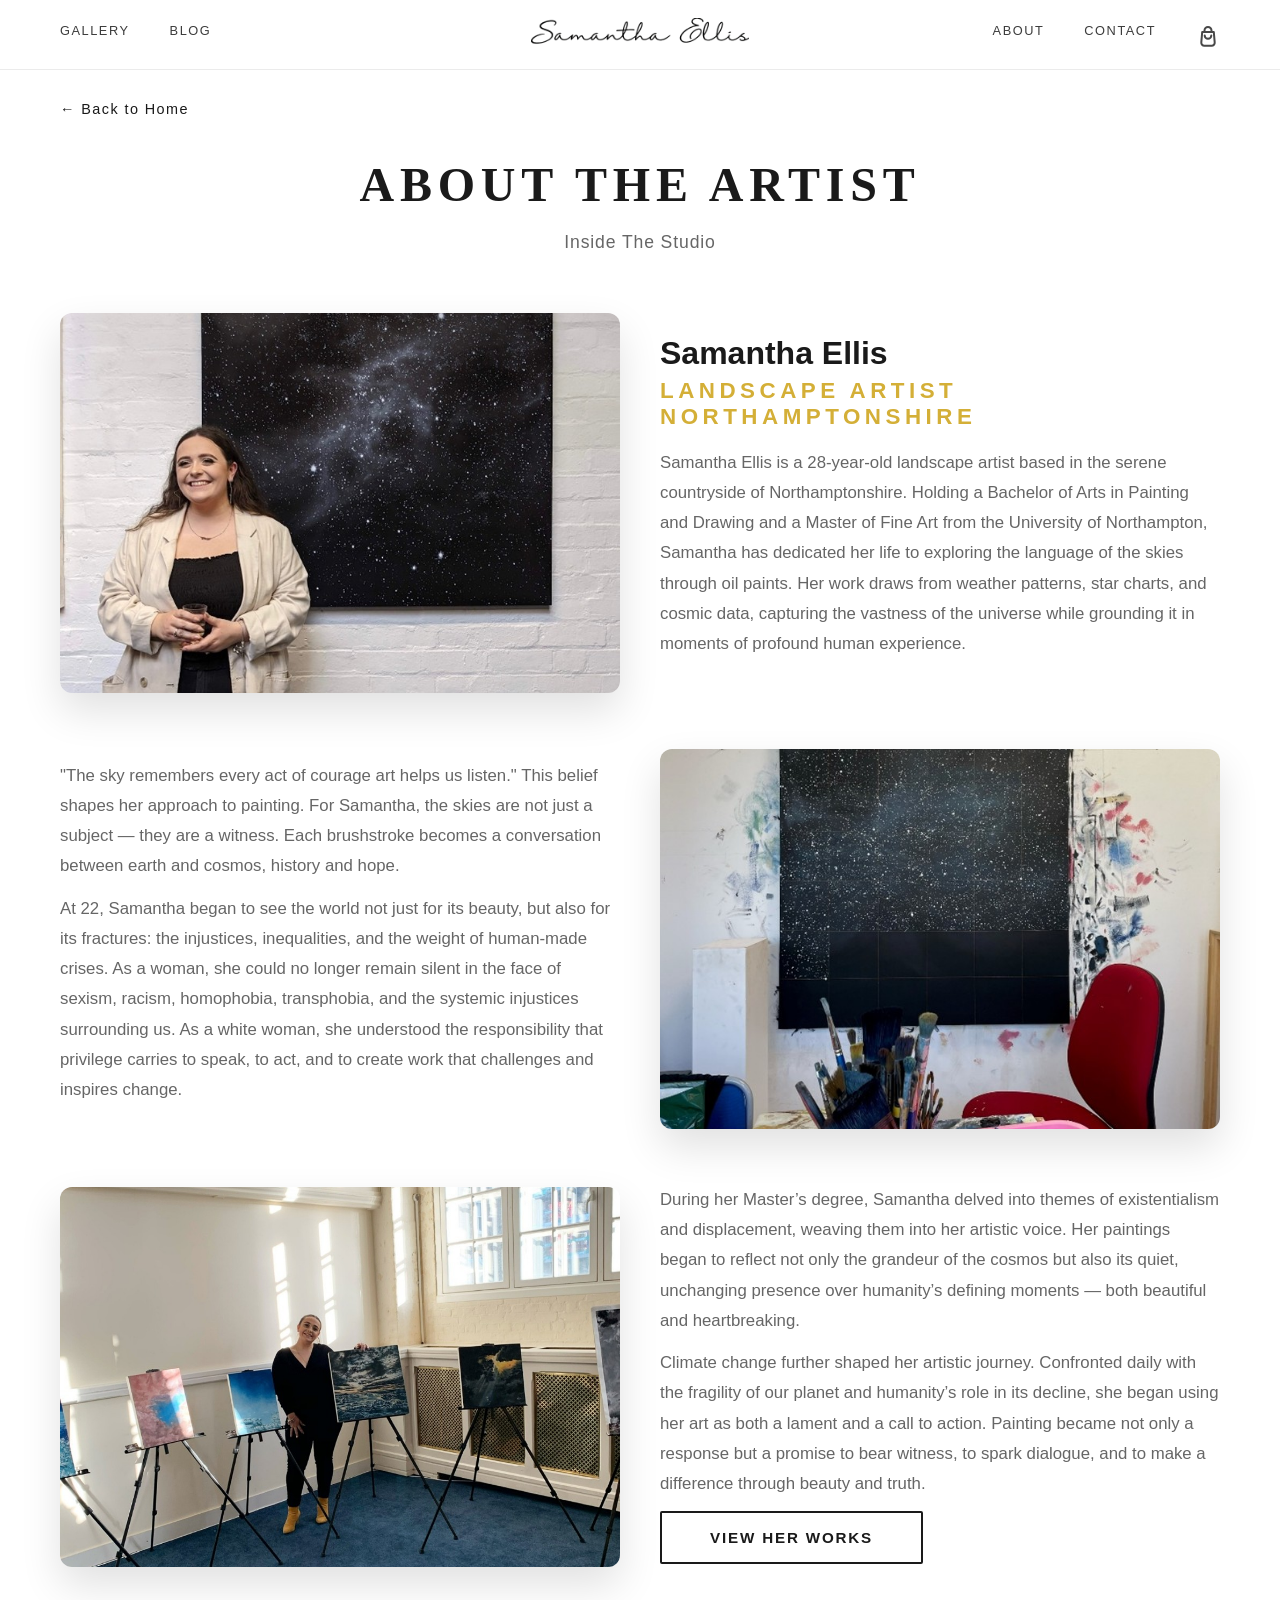
==== commit 4612fa9e: "Update site copy: artist bio, commission options, contact info, hero tagline Co-Authored-By: Claude " ====
--- a/artist-profile.html
+++ b/artist-profile.html
@@ -24,6 +24,10 @@
 
       .site-header .icon-btn {
         color: var(--fg) !important;
+      }
+
+      .site-header .hamburger-menu span {
+        background: var(--fg) !important;
       }
 
       .site-header .dropdown-toggle {
@@ -296,7 +300,7 @@
 
           <div class="alt-text-section">
             <h2>Samantha Ellis</h2>
-            <div class="artist-title">Landscape Artist — Northamptonshire</div>
+            <div class="artist-title">Landscape Artist Northamptonshire</div>
             <p class="artist-bio">Samantha Ellis is a 28-year-old landscape artist based in the serene countryside of Northamptonshire. Holding a Bachelor of Arts in Painting and Drawing and a Master of Fine Art from the University of Northampton, Samantha has dedicated her life to exploring the language of the skies through oil paints. Her work draws from weather patterns, star charts, and cosmic data, capturing the vastness of the universe while grounding it in moments of profound human experience.</p>
           </div>
         </section>
--- a/styles.css
+++ b/styles.css
@@ -14,7 +14,7 @@
 .hamburger-menu.active span:nth-child(2){opacity:0}
 .hamburger-menu.active span:nth-child(3){transform:rotate(-45deg) translate(7px,-7px)}
 /* Mobile Menu */
-.mobile-menu{display:none;position:absolute;top:70px;left:0;right:0;background:rgba(0,0,0,0.95);padding:20px;flex-direction:column;gap:0;max-height:calc(100vh - 70px);overflow-y:auto;opacity:0;visibility:hidden;transform:translateY(-20px);transition:all 0.3s ease;z-index:49}
+.mobile-menu{display:none;position:absolute;top:70px;left:0;right:0;height:calc(100vh - 70px);background:#0d0d0d;padding:20px;flex-direction:column;gap:0;overflow-y:auto;opacity:0;visibility:hidden;transform:translateY(-20px);transition:all 0.3s ease;z-index:49}
 .mobile-menu.active{opacity:1;visibility:visible;transform:translateY(0)}
 .mobile-menu a,.mobile-menu .dropdown-toggle{display:block;padding:16px 0;color:#ffffff;text-decoration:none;font-size:0.9rem;letter-spacing:0.12em;font-weight:500;opacity:0.85;transition:opacity 0.3s;cursor:pointer;background:none;border:none;text-align:left}
 .mobile-menu a:hover,.mobile-menu .dropdown-toggle:hover{opacity:1}
@@ -22,7 +22,7 @@
 .mobile-menu .dropdown.active .dropdown-menu{display:flex}
 .mobile-menu .dropdown-menu a{padding:12px 20px;font-size:0.85rem;border-left:3px solid transparent}
 .mobile-menu .dropdown-menu a:hover{border-left-color:#ffffff;padding-left:25px}
-.site-header.scrolled .mobile-menu{background:rgba(255,255,255,0.95)}
+.site-header.scrolled .mobile-menu{background:#ffffff}
 .site-header.scrolled .mobile-menu a,.site-header.scrolled .mobile-menu .dropdown-toggle{color:var(--fg)}
 .site-header.scrolled .mobile-menu .dropdown-menu a{color:var(--fg)}
 .site-header.scrolled .mobile-menu .dropdown-toggle::after{border-right-color:var(--fg);border-bottom-color:var(--fg)}
@@ -81,13 +81,18 @@
 /* Hero / Quote / Artistcloud combined fade section.
    Height = crossfade distance (video/quote/artistcloud, see script.js
    CROSSFADE_FRACTION) + extra hold distance during which the artistcloud
-   frame stays pinned while "Inside The Studio" slides up to cover it. */
-.hero-fade-section{position:relative;height:900vh}
-@media (max-width:640px){
-  .hero-fade-section{height:780vh}
+   frame stays pinned while "Inside The Studio" slides up to cover it.
+   Taller section = more scroll distance per phase = a slower, smoother
+   crossfade instead of a rushed one. */
+.hero-fade-section{position:relative;height:400vh}
+@media (max-width:640px){
+  .hero-fade-section{height:320vh}
 }
 .hero.hero-sticky{position:sticky;top:0}
 
+/* Opacity is driven continuously from scroll position in script.js (a true
+   scroll-scrubbed crossfade), so no CSS transition here — a transition would
+   fight the constantly-updating JS value and stutter on fast scrolls. */
 .fade-layer{position:absolute;inset:0;opacity:0;pointer-events:none}
 .fade-layer.video-layer{opacity:1;pointer-events:auto;z-index:1}
 .fade-layer.quote-overlay{z-index:2}
@@ -108,11 +113,11 @@
   .hero-overlay{height:100vh;min-height:100vh;padding:40px 20px}
 }
 .hero-content{display:flex;flex-direction:column;align-items:center;justify-content:center}
-.hero-heading{font-size:clamp(2.2rem,5vw,3.8rem);line-height:1.15;letter-spacing:-0.01em;color:#ffffff;font-weight:700;margin:0;font-family:'-apple-system',BlinkMacSystemFont,'Segoe UI',serif;text-shadow:0 2px 16px rgba(0,0,0,0.35)}
-.hero-paragraph{font-size:clamp(1rem,1.6vw,1.25rem);line-height:1.6;letter-spacing:0.02em;color:rgba(255,255,255,0.92);margin:16px 0 0 0;font-weight:400;font-style:italic;font-family:'-apple-system',BlinkMacSystemFont,'Segoe UI',serif;text-shadow:0 1px 10px rgba(0,0,0,0.3)}
-@media (max-width:640px){
-  .hero-heading{font-size:clamp(1.7rem,5.5vw,2.4rem)}
-  .hero-paragraph{font-size:clamp(0.9rem,3vw,1.05rem)}
+.hero-heading{font-size:clamp(2.8rem,6vw,4.8rem);line-height:1.15;letter-spacing:0.01em;color:#f0c975;font-weight:600;margin:0;font-family:'Playfair Display',Georgia,serif;text-shadow:0 2px 20px rgba(0,20,50,0.6),0 1px 3px rgba(0,0,0,0.35)}
+.hero-paragraph{font-size:clamp(1.4rem,2.3vw,1.8rem);line-height:1.6;letter-spacing:0.04em;color:#f0c975;margin:36px 0 0 0;font-weight:400;font-style:italic;font-family:'Cormorant Garamond',Georgia,serif;text-shadow:0 2px 14px rgba(0,20,50,0.6),0 1px 3px rgba(0,0,0,0.35)}
+@media (max-width:640px){
+  .hero-heading{font-size:clamp(2.2rem,7vw,3.2rem)}
+  .hero-paragraph{font-size:clamp(1.15rem,3.6vw,1.4rem)}
 }
 .hero-title{font-size:clamp(3.5rem,8vw,5.5rem);line-height:1.1;letter-spacing:-0.02em;color:rgba(255,255,255,0.99);font-weight:700;margin:0;font-family:'-apple-system',BlinkMacSystemFont,'Segoe UI',sans-serif}
 .hero-subtitle{font-size:clamp(1.5rem,4.5vw,3.5rem);line-height:1.6;letter-spacing:0.05em;color:rgba(255,255,255,0.9);margin-top:20px;max-width:900px;font-weight:400;font-family:'Brush Script MT','Lucida Handwriting','Segoe Print',cursive;font-style:italic;text-shadow:2px 2px 4px rgba(0,0,0,0.3)}
@@ -123,7 +128,7 @@
 @keyframes bounce{0%,100%{transform:translateY(0);opacity:0.55}50%{transform:translateY(15px);opacity:1}}
 
 /* Quote Overlay - Inside Hero */
-.quote-overlay{position:absolute;inset:0;display:flex;align-items:center;justify-content:center;background:#ffffff;opacity:0;transition:opacity 0.3s ease;pointer-events:none;z-index:45}
+.quote-overlay{position:absolute;inset:0;display:flex;align-items:center;justify-content:center;background:#ffffff;opacity:0;pointer-events:none;z-index:45}
 .quote-overlay.visible{opacity:1}
 .quote-content-inner{position:relative;text-align:center;max-width:900px;margin:0 auto;padding:60px 40px;animation:slideUpQuote 0.4s ease-out forwards;opacity:0}
 .quote-overlay.visible .quote-content-inner{opacity:1;animation:slideUpQuote 0.4s ease-out forwards}
@@ -439,15 +444,18 @@
 
 @media (max-width:640px){
   .nav-left{display:none}
-  .mobile-menu{display:flex}
-  .hamburger-menu{display:flex;position:absolute;left:16px;top:50%;transform:translateY(-50%);z-index:51}
-  .nav-right{display:none}
-  .site-header{justify-content:center;align-items:center;padding:12px 20px;height:auto;min-height:110px}
+  .mobile-menu{display:flex;top:60px;height:calc(100vh - 60px)}
+  .hamburger-menu{display:flex;position:absolute;left:8px;top:50%;transform:translateY(-50%);z-index:51;min-width:44px;min-height:44px;align-items:center;justify-content:center}
+  .nav-right{position:absolute;right:8px;top:50%;transform:translateY(-50%);display:flex;align-items:center;gap:0}
+  .nav-right a{display:none}
+  .site-header{justify-content:center;align-items:center;padding:0 56px;height:60px;min-height:0}
   .site-header.scrolled{background:#ffffff !important;border-bottom:none !important}
   .site-header.scrolled .hamburger-menu span{background:#1a1a1a !important}
   .site-header.scrolled .logo{color:#1a1a1a !important}
   .logo{flex:0;width:100%;display:flex;align-items:center;justify-content:center;color:#ffffff}
-  .logo img{height:46px !important;width:auto;max-width:85vw}
+  .logo img{height:30px;width:auto;max-width:60vw}
+  .icon-btn{min-width:44px;min-height:44px;display:flex;align-items:center;justify-content:center}
+  .cart-badge{top:4px;right:4px}
   .hero-title{font-size:clamp(1.8rem,4.5vw,2.8rem)}
   .hero-description{font-size:0.92rem;padding:0 16px}
   .hero-tagline{font-size:0.8rem}
@@ -977,29 +985,8 @@
   .cart-item-image{width:80px;height:80px}
 }
 
-/* Enhanced Mobile Responsiveness */
-.hamburger-menu{display:none;flex-direction:column;gap:5px;cursor:pointer;background:none;border:none;padding:8px;z-index:51}
-.hamburger-menu span{width:24px;height:2.5px;background:#ffffff;border-radius:2px;transition:all 0.3s ease;display:block}
-.hamburger-menu.active span:nth-child(1){transform:rotate(45deg) translate(10px,10px)}
-.hamburger-menu.active span:nth-child(2){opacity:0}
-.hamburger-menu.active span:nth-child(3){transform:rotate(-45deg) translate(7px,-6px)}
-
 /* Ultra-responsive mobile improvements */
 @media (max-width:768px){
-  .site-header{padding:0 15px;height:56px;display:flex;justify-content:space-between;align-items:center}
-  .hamburger-menu{display:flex}
-  .nav-left{display:none}
-  .nav-right{position:fixed;top:56px;left:0;right:0;width:100%;flex-direction:column;background:rgba(255,255,255,0.98);backdrop-filter:blur(12px);padding:20px;gap:16px;z-index:49;transform:translateX(-100%);transition:transform 0.3s ease;max-height:calc(100vh - 56px);overflow-y:auto;display:flex!important}
-  .nav-right.active{transform:translateX(0)}
-  .nav-right a{color:var(--fg);padding:12px 0;border-bottom:1px solid rgba(0,0,0,0.05);display:block}
-  .logo{flex:1;text-align:center}
-  .logo img{height:26px}
-  .dropdown{width:100%;position:static}
-  .dropdown-menu{position:static;opacity:1;visibility:visible;width:100%;background:rgba(245,245,245,0.95);transform:none;box-shadow:none;padding:0;margin:10px -20px 0 -20px;display:none}
-  .dropdown.active .dropdown-menu{display:flex}
-  .dropdown-toggle{width:100%;padding:8px 20px;justify-content:space-between;border-bottom:none}
-  .dropdown-toggle::after{display:block}
-  .dropdown-menu a{padding:12px 32px;font-size:0.85rem;border-bottom:none}
   .featured-carousel{gap:0!important}
   .trending-carousel{gap:0!important}
   .featured-carousel .product-card{flex:0 0 100%!important;min-width:100%!important;width:100%!important}
@@ -1021,13 +1008,6 @@
 }
 
 @media (max-width:640px){
-  .site-header{height:52px;padding:0 10px}
-  .logo img{height:24px}
-  .hamburger-menu span{width:20px;height:2px}
-  .nav-right{top:52px;padding:15px;gap:12px;max-height:calc(100vh - 52px)}
-  .nav-right a{padding:10px 0;font-size:0.85rem}
-  .dropdown-menu{margin:8px -15px 0 -15px}
-  .dropdown-menu a{padding:10px 20px;font-size:0.8rem}
   .hero{height:75vh}
   .hero-title{font-size:clamp(1.5rem,4.5vw,2.2rem);line-height:1.1}
   .hero-subtitle{font-size:clamp(1.1rem,3.5vw,2.5rem)}
@@ -1121,12 +1101,9 @@
 }
 
 @media (max-width:480px){
-  .site-header{height:48px;padding:0 8px}
-  .logo img{height:20px}
-  .hamburger-menu span{width:18px;height:1.5px}
-  .nav-right{top:48px;padding:10px;gap:10px}
-  .nav-right a{padding:8px 0;font-size:0.8rem}
-  .dropdown-menu a{padding:8px 16px}
+  .site-header{height:52px;padding:0 52px}
+  .logo img{height:26px}
+  .mobile-menu{top:52px;height:calc(100vh - 52px)}
   .hero{height:70vh}
   .hero-title{font-size:clamp(1.2rem,4vw,1.9rem)}
   .hero-subtitle{font-size:clamp(0.95rem,3vw,2rem)}
@@ -1200,6 +1177,7 @@
 @media (max-width:360px){
   .site-header{height:44px}
   .logo img{height:18px}
+  .mobile-menu{top:44px;height:calc(100vh - 44px)}
   .hero-title{font-size:clamp(1rem,3.5vw,1.6rem)}
   .hero-subtitle{font-size:clamp(0.85rem,2.5vw,1.4rem)}
   .hero-overlay{padding:18px 10px}
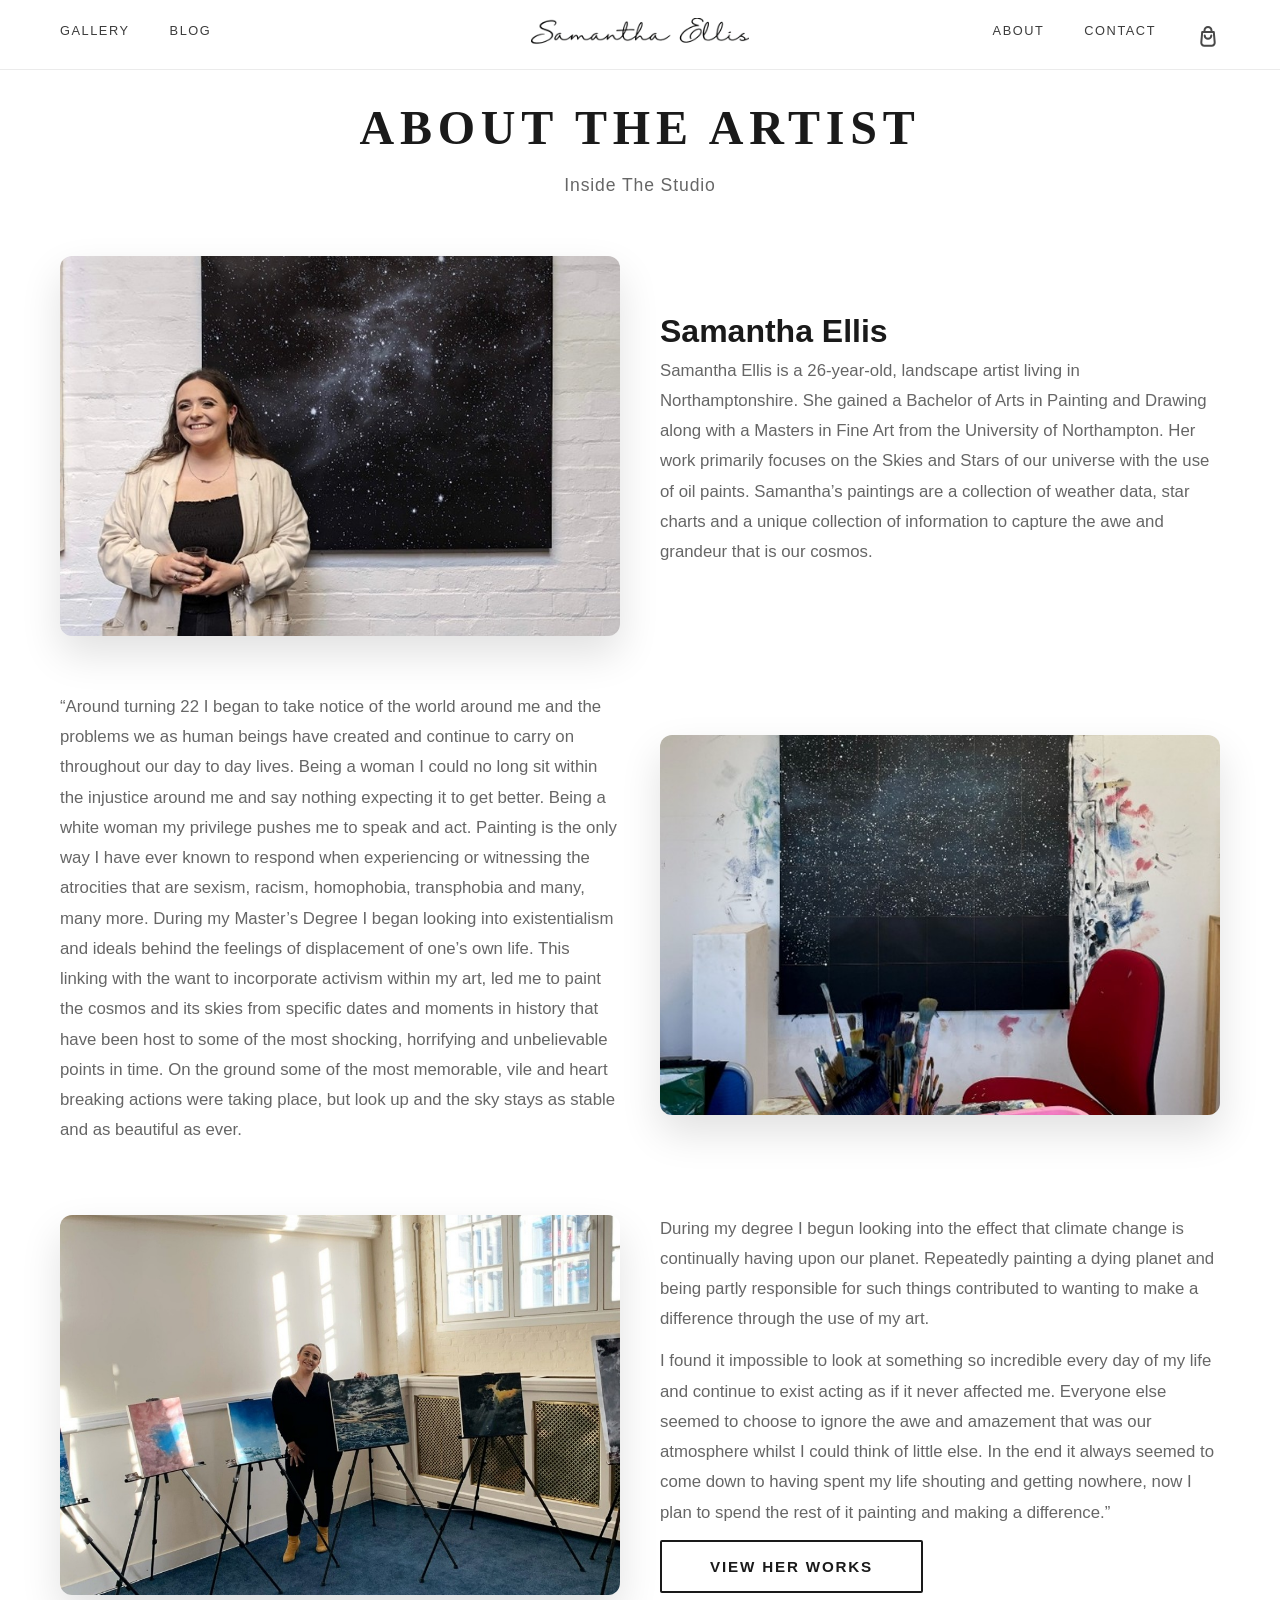
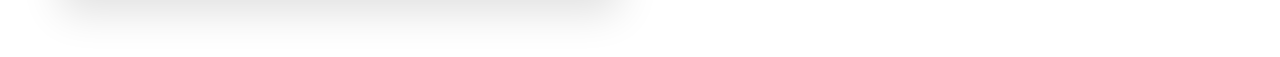
==== commit 84115860: "Move product data into shared products-data.js and render pages from it Co-Authored-By: Claude Opus " ====
--- a/artist-profile.html
+++ b/artist-profile.html
@@ -276,7 +276,7 @@
     </header>
 
     <div class="artist-profile-page">
-      <a href="index.html" class="back-button">← Back to Home</a>
+      
       <div class="artist-profile-header">
         <h1>About The Artist</h1>
         <p>Inside The Studio</p>
@@ -300,8 +300,8 @@
 
           <div class="alt-text-section">
             <h2>Samantha Ellis</h2>
-            <div class="artist-title">Landscape Artist Northamptonshire</div>
-            <p class="artist-bio">Samantha Ellis is a 28-year-old landscape artist based in the serene countryside of Northamptonshire. Holding a Bachelor of Arts in Painting and Drawing and a Master of Fine Art from the University of Northampton, Samantha has dedicated her life to exploring the language of the skies through oil paints. Her work draws from weather patterns, star charts, and cosmic data, capturing the vastness of the universe while grounding it in moments of profound human experience.</p>
+            
+            <p class="artist-bio">Samantha Ellis is a 26-year-old, landscape artist living in Northamptonshire. She gained a Bachelor of Arts in Painting and Drawing along with a Masters in Fine Art from the University of Northampton. Her work primarily focuses on the Skies and Stars of our universe with the use of oil paints. Samantha’s paintings are a collection of weather data, star charts and a unique collection of information to capture the awe and grandeur that is our cosmos.</p>
           </div>
         </section>
 
@@ -315,9 +315,8 @@
           </div>
 
           <div class="alt-text-section">
-            <p class="artist-bio">"The sky remembers every act of courage art helps us listen." This belief shapes her approach to painting. For Samantha, the skies are not just a subject — they are a witness. Each brushstroke becomes a conversation between earth and cosmos, history and hope.</p>
-            <p class="artist-bio">At 22, Samantha began to see the world not just for its beauty, but also for its fractures: the injustices, inequalities, and the weight of human-made crises. As a woman, she could no longer remain silent in the face of sexism, racism, homophobia, transphobia, and the systemic injustices surrounding us. As a white woman, she understood the responsibility that privilege carries to speak, to act, and to create work that challenges and inspires change.</p>
-          </div>
+            <p class="artist-bio">“Around turning 22 I began to take notice of the world around me and the problems we as human beings have created and continue to carry on throughout our day to day lives. Being a woman I could no long sit within the injustice around me and say nothing expecting it to get better. Being a white woman my privilege pushes me to speak and act. Painting is the only way I have ever known to respond when experiencing or witnessing the atrocities that are sexism, racism, homophobia, transphobia and many, many more. During my Master’s Degree I began looking into existentialism and ideals behind the feelings of displacement of one’s own life. This linking with the want to incorporate activism within my art, led me to paint the cosmos and its skies from specific dates and moments in history that have been host to some of the most shocking, horrifying and unbelievable points in time. On the ground some of the most memorable, vile and heart breaking actions were taking place, but look up and the sky stays as stable and as beautiful as ever.</p>
+             </div>
         </section>
 
         <section class="alt-row">
@@ -330,8 +329,8 @@
           </div>
 
           <div class="alt-text-section">
-            <p class="artist-bio">During her Master’s degree, Samantha delved into themes of existentialism and displacement, weaving them into her artistic voice. Her paintings began to reflect not only the grandeur of the cosmos but also its quiet, unchanging presence over humanity’s defining moments — both beautiful and heartbreaking.</p>
-            <p class="artist-bio">Climate change further shaped her artistic journey. Confronted daily with the fragility of our planet and humanity’s role in its decline, she began using her art as both a lament and a call to action. Painting became not only a response but a promise to bear witness, to spark dialogue, and to make a difference through beauty and truth.</p>
+            <p class="artist-bio">During my degree I begun looking into the effect that climate change is continually having upon our planet. Repeatedly painting a dying planet and being partly responsible for such things contributed to wanting to make a difference through the use of my art.</p>
+            <p class="artist-bio">I found it impossible to look at something so incredible every day of my life and continue to exist acting as if it never affected me. Everyone else seemed to choose to ignore the awe and amazement that was our atmosphere whilst I could think of little else. In the end it always seemed to come down to having spent my life shouting and getting nowhere, now I plan to spend the rest of it painting and making a difference.”</p>
             <a href="shop-collection.html" class="learn-more-btn">View Her Works</a>
           </div>
         </section>
--- a/styles.css
+++ b/styles.css
@@ -288,6 +288,12 @@
 .artist-name{font-size:0.95rem;color:var(--muted);letter-spacing:0.1em;font-weight:500}
 .product-title{font-size:1.2rem;color:var(--fg);font-weight:600;letter-spacing:0.08em}
 .product-price{font-size:1rem;color:var(--muted);letter-spacing:0.05em}
+
+/* Sold paintings: badge, dimmed image, struck-through price (applied by markSoldProducts() in script.js) */
+.product-frame.is-sold img{opacity:0.55;filter:grayscale(30%)}
+.sold-badge{position:absolute;top:12px;left:12px;background:rgba(255,255,255,0.95);color:#0f1419;border:1px solid rgba(0,0,0,0.15);padding:6px 14px;font-size:0.65rem;font-weight:600;letter-spacing:0.15em;text-transform:uppercase;z-index:5;pointer-events:none}
+.product-price .price-was{text-decoration:line-through;color:var(--muted)}
+.product-price .sold-label{color:var(--muted);font-weight:600;letter-spacing:0.08em;margin-left:8px}
 
 .gallery-footer{display:flex;justify-content:center;margin-top:40px}
 .shop-button{background:transparent;color:var(--fg);border:2px solid var(--fg);padding:14px 48px;font-size:0.9rem;letter-spacing:0.12em;font-weight:600;cursor:pointer;text-transform:uppercase;transition:all 0.4s ease}
